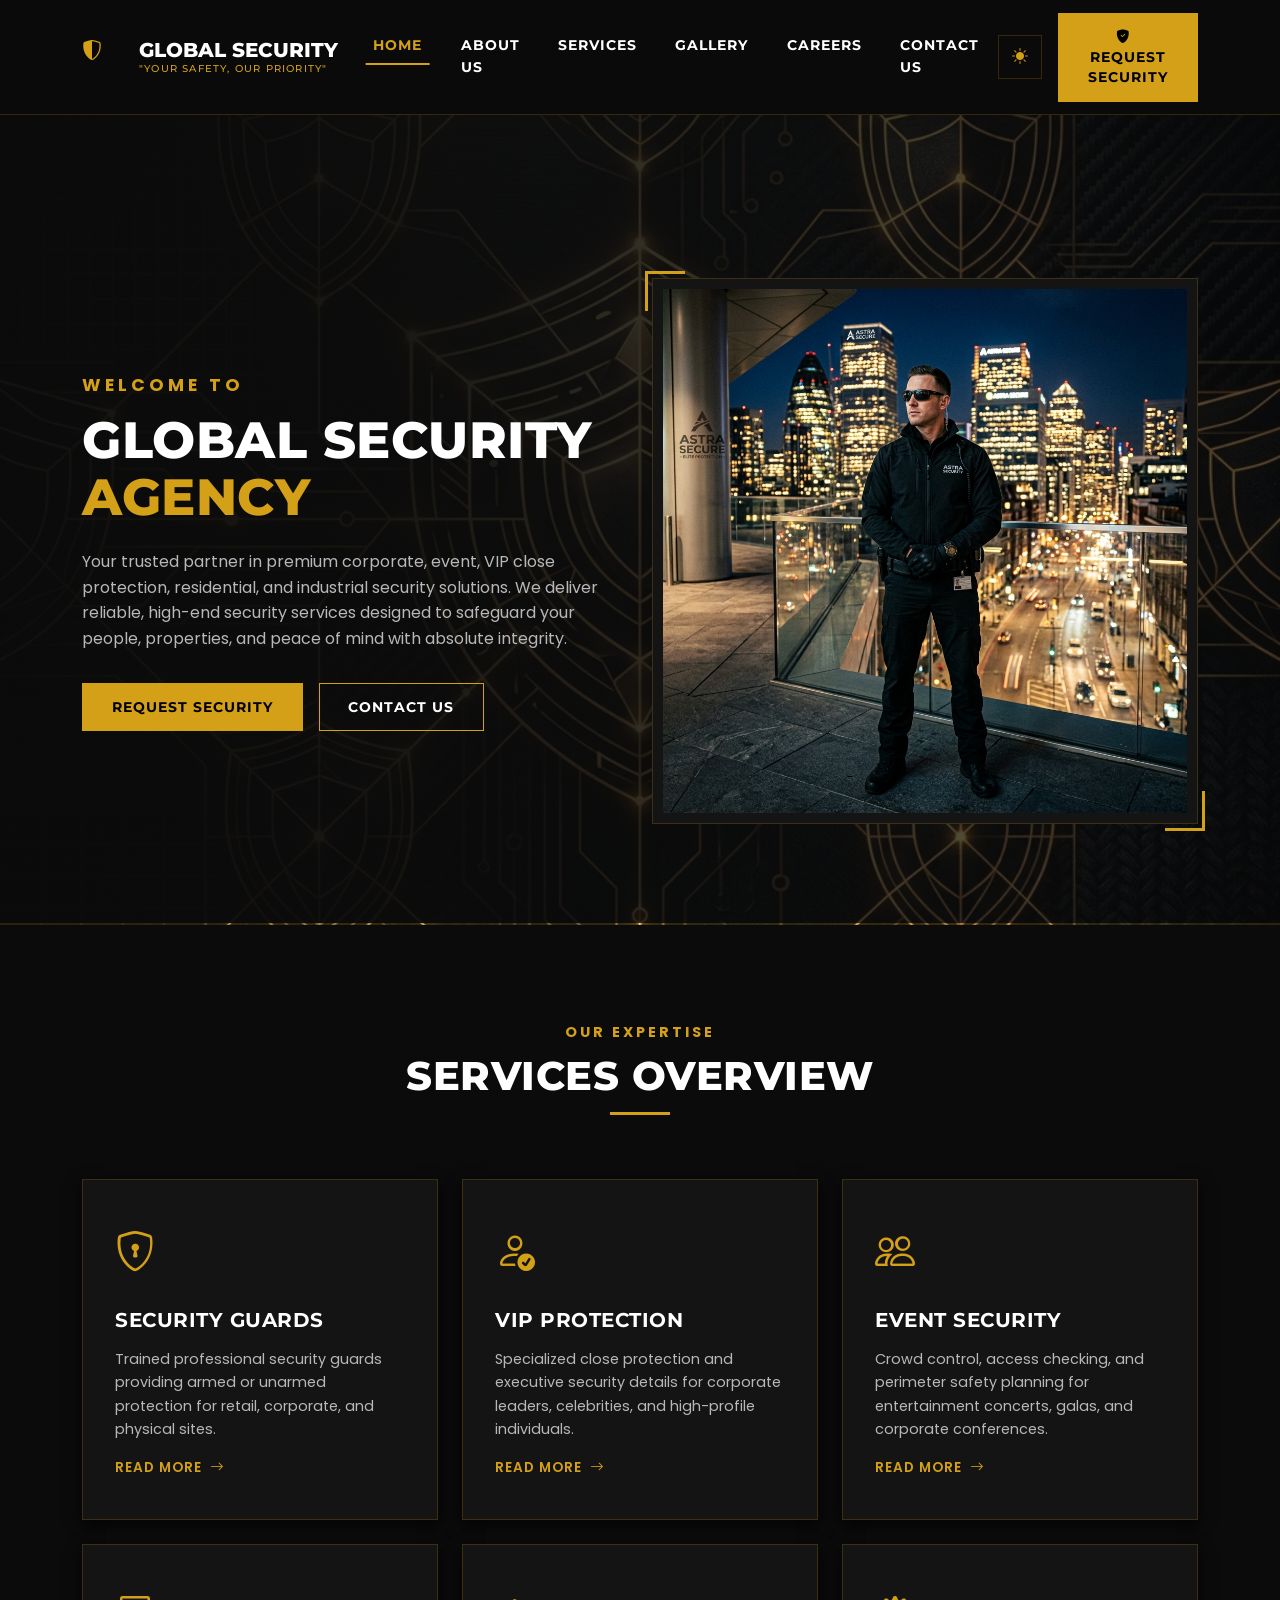
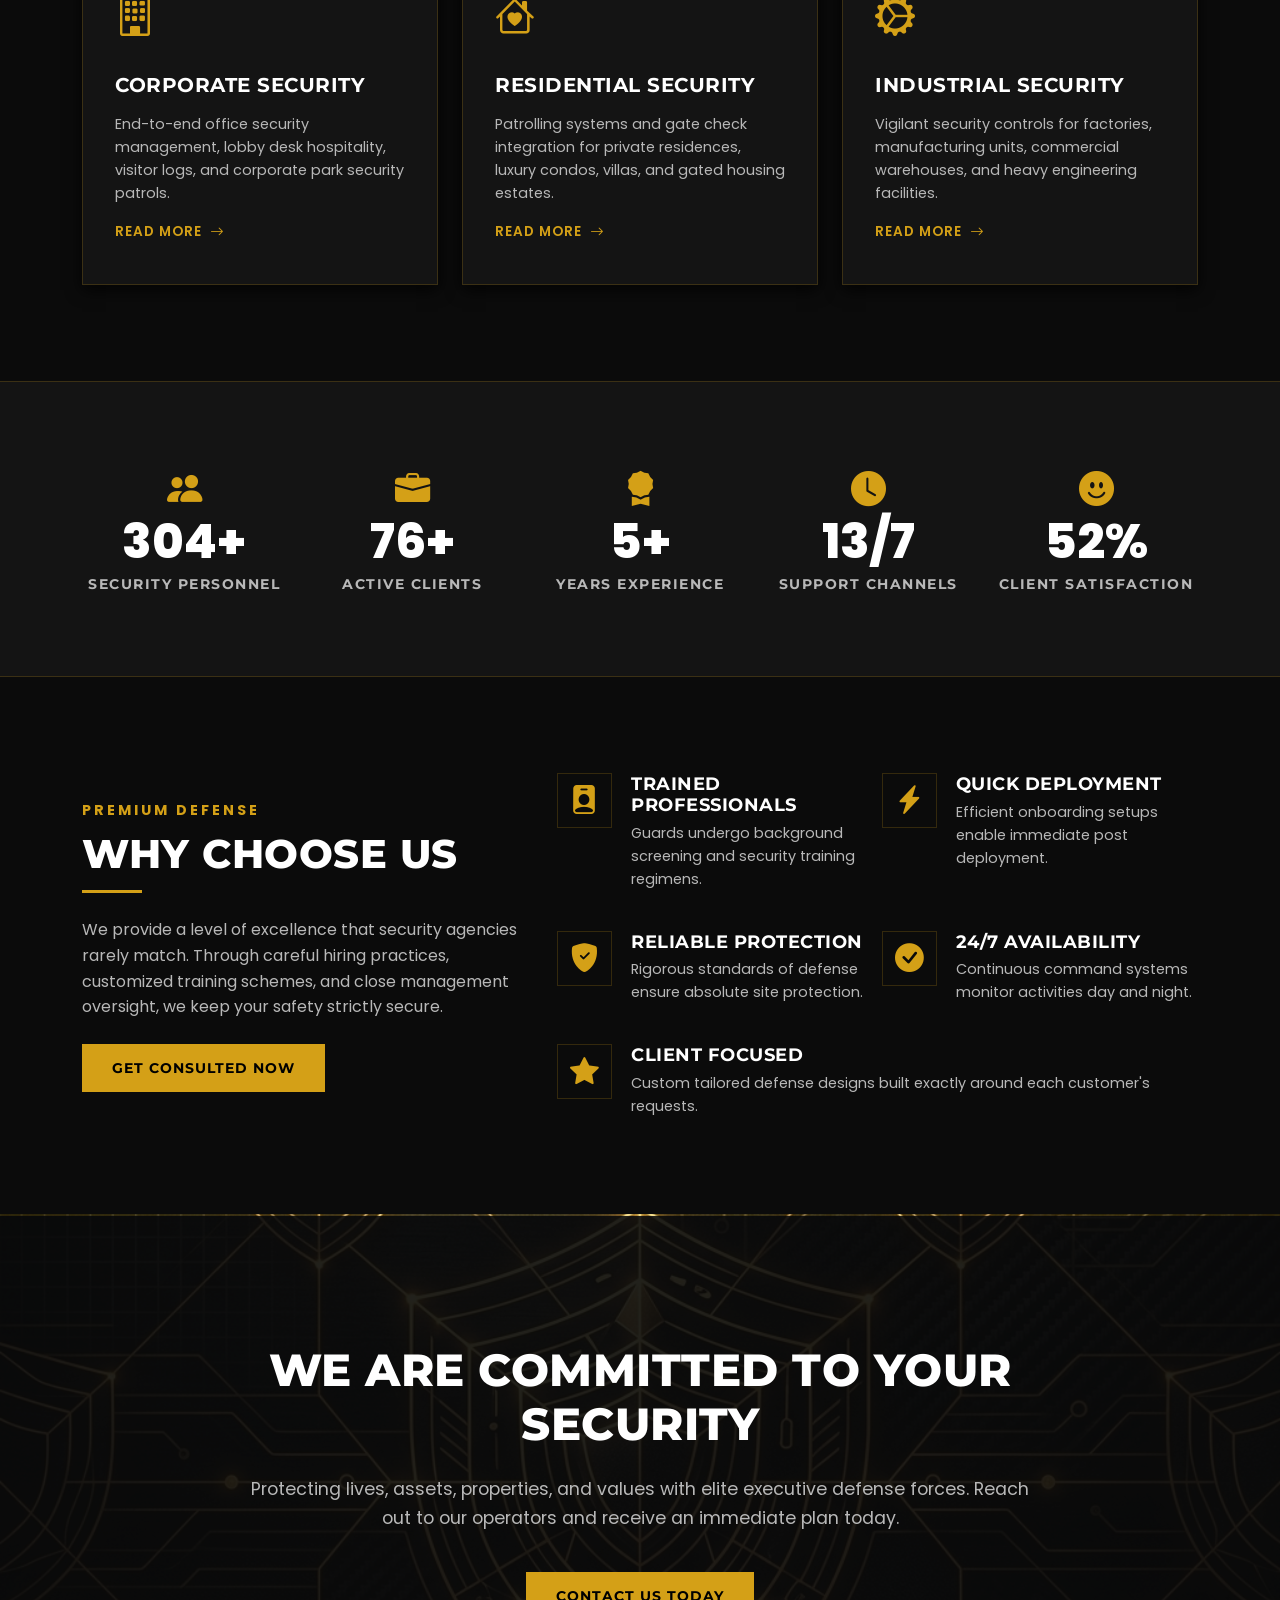
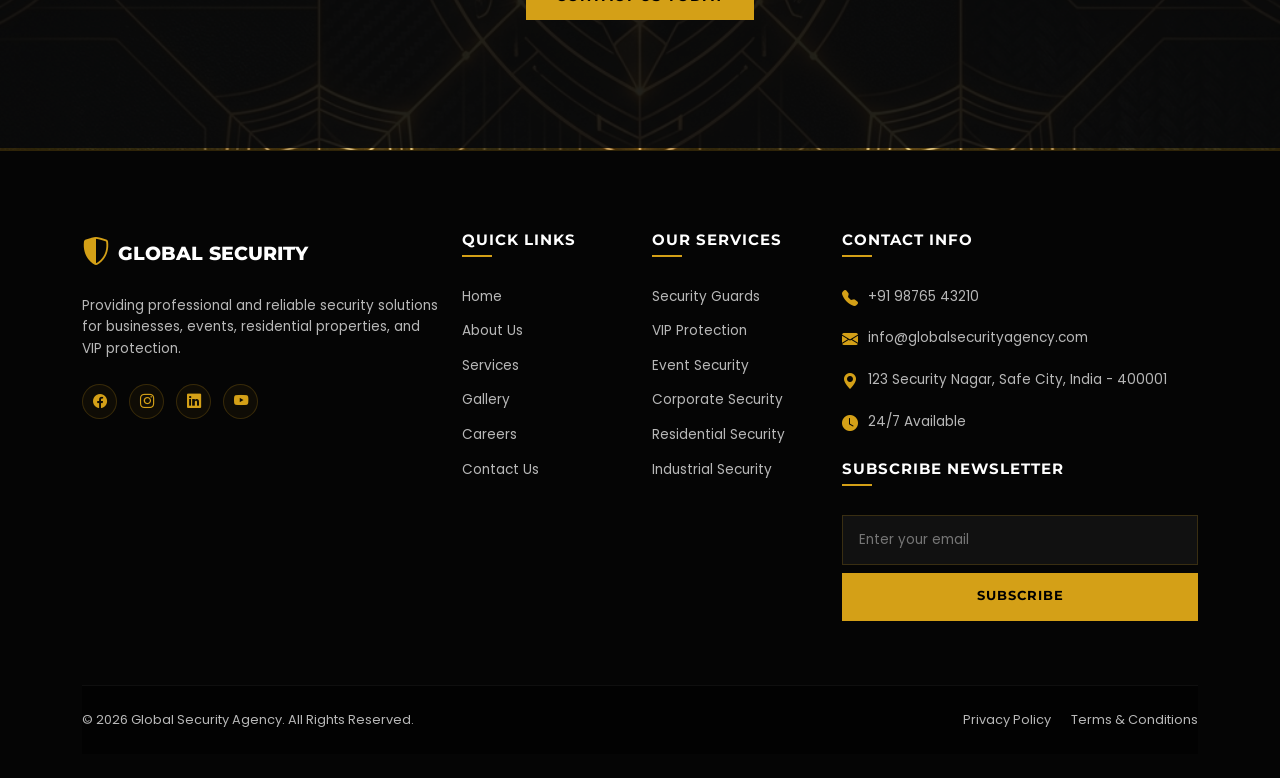
==== index.html @ 5f1f631c "initial commit" ====
<!DOCTYPE html>
<html lang="en" data-theme="dark">
<head>
  <meta charset="UTF-8">
  <meta name="viewport" content="width=device-width, initial-scale=1.0">
  <meta name="description" content="Global Security Agency - Premium, luxury corporate-grade security solutions. Elite protection for high-profile clients, corporate assets, VIPs, events, and residential properties.">
  <title>Global Security Agency | Premium Security & Protection Services</title>
  
  <!-- Bootstrap 5 CSS CDN -->
  <link href="https://cdn.jsdelivr.net/npm/bootstrap@5.3.2/dist/css/bootstrap.min.css" rel="stylesheet">
  
  <!-- Bootstrap Icons CDN -->
  <link href="https://cdn.jsdelivr.net/npm/bootstrap-icons@1.11.2/font/bootstrap-icons.min.css" rel="stylesheet">
  
  <!-- AOS (Animate on Scroll) CSS -->
  <link rel="stylesheet" href="https://unpkg.com/aos@next/dist/aos.css">
  
  <!-- Custom CSS stylesheets -->
  <link rel="stylesheet" href="css/style.css">
  <link rel="stylesheet" href="css/responsive.css">
</head>
<body>

  <!-- --- Sticky Navbar --- -->
  <nav class="navbar navbar-expand-lg sticky-top">
    <div class="container">
      <a class="navbar-brand" href="index.html">
        <i class="bi bi-shield-shaded navbar-logo-img text-gold"></i>
        <div class="navbar-brand-text">
          Global Security
          <span class="navbar-brand-tagline">"Your Safety, Our Priority"</span>
        </div>
      </a>
      <button class="navbar-toggler" type="button" data-bs-toggle="collapse" data-bs-target="#mainNavbar" aria-controls="mainNavbar" aria-expanded="false" aria-label="Toggle navigation">
        <span class="navbar-toggler-icon"></span>
      </button>
      <div class="collapse navbar-collapse" id="mainNavbar">
        <ul class="navbar-nav mx-auto mb-2 mb-lg-0">
          <li class="nav-item">
            <a class="nav-link" href="index.html">Home</a>
          </li>
          <li class="nav-item">
            <a class="nav-link" href="about.html">About Us</a>
          </li>
          <li class="nav-item">
            <a class="nav-link" href="services.html">Services</a>
          </li>
          <li class="nav-item">
            <a class="nav-link" href="gallery.html">Gallery</a>
          </li>
          <li class="nav-item">
            <a class="nav-link" href="careers.html">Careers</a>
          </li>
          <li class="nav-item">
            <a class="nav-link" href="contact.html">Contact Us</a>
          </li>
        </ul>
        <div class="navbar-nav-btns d-flex align-items-center gap-3">
          <button class="theme-toggle-btn" title="Toggle Light/Dark Theme">
            <i class="bi bi-sun-fill"></i>
          </button>
          <button class="btn btn-gold" data-bs-toggle="modal" data-bs-target="#requestSecurityModal">
            <i class="bi bi-shield-fill-check me-2"></i>Request Security
          </button>
        </div>
      </div>
    </div>
  </nav>

  <!-- --- Hero Section --- -->
  <header class="home-hero" style="background-image: url('images/cta-banner.png');">
    <div class="container">
      <div class="row align-items-center">
        <div class="col-lg-6" data-aos="fade-right">
          <p class="hero-subtitle">Welcome To</p>
          <h1 class="hero-title">Global Security<br><span class="text-gold">Agency</span></h1>
          <p class="hero-description">
            Your trusted partner in premium corporate, event, VIP close protection, residential, and industrial security solutions. We deliver reliable, high-end security services designed to safeguard your people, properties, and peace of mind with absolute integrity.
          </p>
          <div class="d-flex flex-wrap gap-3">
            <button class="btn btn-gold" data-bs-toggle="modal" data-bs-target="#requestSecurityModal">
              Request Security
            </button>
            <a href="contact.html" class="btn btn-outline-gold">
              Contact Us
            </a>
          </div>
        </div>
        <div class="col-lg-6" data-aos="fade-left">
          <div class="hero-image-wrapper">
            <img src="images/hero-guard.png" alt="Professional Security Officer" class="img-fluid w-100">
          </div>
        </div>
      </div>
    </div>
  </header>

  <!-- --- Services Overview Section --- -->
  <section class="py-5 my-5">
    <div class="container">
      <div class="section-title-wrapper text-center" data-aos="fade-up">
        <p class="section-subtitle">Our Expertise</p>
        <h2 class="section-title">Services Overview</h2>
      </div>
      <div class="row g-4">
        <!-- Card 1 -->
        <div class="col-md-6 col-lg-4" data-aos="fade-up" data-aos-delay="100">
          <div class="gsa-card">
            <i class="bi bi-shield-lock gsa-card-icon"></i>
            <h3 class="gsa-card-title">Security Guards</h3>
            <p class="gsa-card-text">Trained professional security guards providing armed or unarmed protection for retail, corporate, and physical sites.</p>
            <a href="services.html#security-guards" class="text-gold d-inline-flex align-items-center mt-3" style="font-weight: 600; font-size: 0.85rem; letter-spacing: 1px;">
              READ MORE <i class="bi bi-arrow-right ms-2"></i>
            </a>
          </div>
        </div>
        <!-- Card 2 -->
        <div class="col-md-6 col-lg-4" data-aos="fade-up" data-aos-delay="200">
          <div class="gsa-card">
            <i class="bi bi-person-check gsa-card-icon"></i>
            <h3 class="gsa-card-title">VIP Protection</h3>
            <p class="gsa-card-text">Specialized close protection and executive security details for corporate leaders, celebrities, and high-profile individuals.</p>
            <a href="services.html#vip-protection" class="text-gold d-inline-flex align-items-center mt-3" style="font-weight: 600; font-size: 0.85rem; letter-spacing: 1px;">
              READ MORE <i class="bi bi-arrow-right ms-2"></i>
            </a>
          </div>
        </div>
        <!-- Card 3 -->
        <div class="col-md-6 col-lg-4" data-aos="fade-up" data-aos-delay="300">
          <div class="gsa-card">
            <i class="bi bi-people gsa-card-icon"></i>
            <h3 class="gsa-card-title">Event Security</h3>
            <p class="gsa-card-text">Crowd control, access checking, and perimeter safety planning for entertainment concerts, galas, and corporate conferences.</p>
            <a href="services.html#event-security" class="text-gold d-inline-flex align-items-center mt-3" style="font-weight: 600; font-size: 0.85rem; letter-spacing: 1px;">
              READ MORE <i class="bi bi-arrow-right ms-2"></i>
            </a>
          </div>
        </div>
        <!-- Card 4 -->
        <div class="col-md-6 col-lg-4" data-aos="fade-up" data-aos-delay="400">
          <div class="gsa-card">
            <i class="bi bi-building gsa-card-icon"></i>
            <h3 class="gsa-card-title">Corporate Security</h3>
            <p class="gsa-card-text">End-to-end office security management, lobby desk hospitality, visitor logs, and corporate park security patrols.</p>
            <a href="services.html#corporate-security" class="text-gold d-inline-flex align-items-center mt-3" style="font-weight: 600; font-size: 0.85rem; letter-spacing: 1px;">
              READ MORE <i class="bi bi-arrow-right ms-2"></i>
            </a>
          </div>
        </div>
        <!-- Card 5 -->
        <div class="col-md-6 col-lg-4" data-aos="fade-up" data-aos-delay="500">
          <div class="gsa-card">
            <i class="bi bi-house-heart gsa-card-icon"></i>
            <h3 class="gsa-card-title">Residential Security</h3>
            <p class="gsa-card-text">Patrolling systems and gate check integration for private residences, luxury condos, villas, and gated housing estates.</p>
            <a href="services.html#residential-security" class="text-gold d-inline-flex align-items-center mt-3" style="font-weight: 600; font-size: 0.85rem; letter-spacing: 1px;">
              READ MORE <i class="bi bi-arrow-right ms-2"></i>
            </a>
          </div>
        </div>
        <!-- Card 6 -->
        <div class="col-md-6 col-lg-4" data-aos="fade-up" data-aos-delay="600">
          <div class="gsa-card">
            <i class="bi bi-gear-wide-connected gsa-card-icon"></i>
            <h3 class="gsa-card-title">Industrial Security</h3>
            <p class="gsa-card-text">Vigilant security controls for factories, manufacturing units, commercial warehouses, and heavy engineering facilities.</p>
            <a href="services.html#industrial-security" class="text-gold d-inline-flex align-items-center mt-3" style="font-weight: 600; font-size: 0.85rem; letter-spacing: 1px;">
              READ MORE <i class="bi bi-arrow-right ms-2"></i>
            </a>
          </div>
        </div>
      </div>
    </div>
  </section>

  <!-- --- Statistics Counter Section --- -->
  <section class="stats-section">
    <div class="container">
      <div class="row g-4">
        <!-- Counter 1 -->
        <div class="col-sm-6 col-md-4 col-lg" data-aos="fade-up" data-aos-delay="100">
          <div class="stat-item">
            <i class="bi bi-people-fill stat-icon"></i>
            <div class="stat-number counter-val" data-target="500" data-suffix="+">0+</div>
            <div class="stat-title">Security Personnel</div>
          </div>
        </div>
        <!-- Counter 2 -->
        <div class="col-sm-6 col-md-4 col-lg" data-aos="fade-up" data-aos-delay="200">
          <div class="stat-item">
            <i class="bi bi-briefcase-fill stat-icon"></i>
            <div class="stat-number counter-val" data-target="150" data-suffix="+">0+</div>
            <div class="stat-title">Active Clients</div>
          </div>
        </div>
        <!-- Counter 3 -->
        <div class="col-sm-6 col-md-4 col-lg" data-aos="fade-up" data-aos-delay="300">
          <div class="stat-item">
            <i class="bi bi-award-fill stat-icon"></i>
            <div class="stat-number counter-val" data-target="10" data-suffix="+">0+</div>
            <div class="stat-title">Years Experience</div>
          </div>
        </div>
        <!-- Counter 4 -->
        <div class="col-sm-6 col-md-6 col-lg" data-aos="fade-up" data-aos-delay="400">
          <div class="stat-item">
            <i class="bi bi-clock-fill stat-icon"></i>
            <div class="stat-number counter-val" data-target="24" data-suffix="/7">0/7</div>
            <div class="stat-title">Support Channels</div>
          </div>
        </div>
        <!-- Counter 5 -->
        <div class="col-sm-6 col-md-6 col-lg" data-aos="fade-up" data-aos-delay="500">
          <div class="stat-item">
            <i class="bi bi-emoji-smile-fill stat-icon"></i>
            <div class="stat-number counter-val" data-target="100" data-suffix="%">0%</div>
            <div class="stat-title">Client Satisfaction</div>
          </div>
        </div>
      </div>
    </div>
  </section>

  <!-- --- Why Choose Us Section --- -->
  <section class="py-5 my-5">
    <div class="container">
      <div class="row align-items-center">
        <div class="col-lg-5 mb-4 mb-lg-0" data-aos="fade-right">
          <p class="section-subtitle">Premium Defense</p>
          <h2 class="section-title text-start mb-4">Why Choose Us</h2>
          <p class="text-secondary-custom mb-4">
            We provide a level of excellence that security agencies rarely match. Through careful hiring practices, customized training schemes, and close management oversight, we keep your safety strictly secure.
          </p>
          <button class="btn btn-gold" data-bs-toggle="modal" data-bs-target="#requestSecurityModal">
            Get Consulted Now
          </button>
        </div>
        <div class="col-lg-7" data-aos="fade-left">
          <div class="row g-2">
            <!-- Box 1 -->
            <div class="col-md-6">
              <div class="why-choose-us-icon-box">
                <div class="why-icon">
                  <i class="bi bi-person-badge-fill"></i>
                </div>
                <div>
                  <h4 class="why-title">Trained Professionals</h4>
                  <p class="why-text">Guards undergo background screening and security training regimens.</p>
                </div>
              </div>
            </div>
            <!-- Box 2 -->
            <div class="col-md-6">
              <div class="why-choose-us-icon-box">
                <div class="why-icon">
                  <i class="bi bi-lightning-charge-fill"></i>
                </div>
                <div>
                  <h4 class="why-title">Quick Deployment</h4>
                  <p class="why-text">Efficient onboarding setups enable immediate post deployment.</p>
                </div>
              </div>
            </div>
            <!-- Box 3 -->
            <div class="col-md-6">
              <div class="why-choose-us-icon-box">
                <div class="why-icon">
                  <i class="bi bi-shield-fill-check"></i>
                </div>
                <div>
                  <h4 class="why-title">Reliable Protection</h4>
                  <p class="why-text">Rigorous standards of defense ensure absolute site protection.</p>
                </div>
              </div>
            </div>
            <!-- Box 4 -->
            <div class="col-md-6">
              <div class="why-choose-us-icon-box">
                <div class="why-icon">
                  <i class="bi bi-check-circle-fill"></i>
                </div>
                <div>
                  <h4 class="why-title">24/7 Availability</h4>
                  <p class="why-text">Continuous command systems monitor activities day and night.</p>
                </div>
              </div>
            </div>
            <!-- Box 5 -->
            <div class="col-md-12">
              <div class="why-choose-us-icon-box mb-0">
                <div class="why-icon">
                  <i class="bi bi-star-fill"></i>
                </div>
                <div>
                  <h4 class="why-title">Client Focused</h4>
                  <p class="why-text">Custom tailored defense designs built exactly around each customer's requests.</p>
                </div>
              </div>
            </div>
          </div>
        </div>
      </div>
    </div>
  </section>

  <!-- --- CTA Section --- -->
  <section class="cta-banner-section" style="background-image: url('images/cta-banner.png');" data-aos="zoom-in">
    <div class="container">
      <div class="cta-banner-content">
        <h2 class="cta-banner-title">We Are Committed To Your Security</h2>
        <p class="cta-banner-text">Protecting lives, assets, properties, and values with elite executive defense forces. Reach out to our operators and receive an immediate plan today.</p>
        <a href="contact.html" class="btn btn-gold">Contact Us Today</a>
      </div>
    </div>
  </section>

  <!-- --- Footer --- -->
  <footer class="footer">
    <div class="container">
      <div class="row g-4">
        <!-- Col 1 -->
        <div class="col-lg-4 col-md-6">
          <div class="d-flex align-items-center mb-3">
            <i class="bi bi-shield-shaded text-gold fs-3 me-2"></i>
            <span class="footer-logo-text">GLOBAL SECURITY</span>
          </div>
          <p class="footer-desc">
            Providing professional and reliable security solutions for businesses, events, residential properties, and VIP protection.
          </p>
          <div class="social-links">
            <a href="#" class="footer-social-icon"><i class="bi bi-facebook"></i></a>
            <a href="#" class="footer-social-icon"><i class="bi bi-instagram"></i></a>
            <a href="#" class="footer-social-icon"><i class="bi bi-linkedin"></i></a>
            <a href="#" class="footer-social-icon"><i class="bi bi-youtube"></i></a>
          </div>
        </div>
        <!-- Col 2 -->
        <div class="col-lg-2 col-md-6">
          <h4 class="footer-title">Quick Links</h4>
          <ul class="footer-links">
            <li><a href="index.html">Home</a></li>
            <li><a href="about.html">About Us</a></li>
            <li><a href="services.html">Services</a></li>
            <li><a href="gallery.html">Gallery</a></li>
            <li><a href="careers.html">Careers</a></li>
            <li><a href="contact.html">Contact Us</a></li>
          </ul>
        </div>
        <!-- Col 3 -->
        <div class="col-lg-2 col-md-6">
          <h4 class="footer-title">Our Services</h4>
          <ul class="footer-links">
            <li><a href="services.html#security-guards">Security Guards</a></li>
            <li><a href="services.html#vip-protection">VIP Protection</a></li>
            <li><a href="services.html#event-security">Event Security</a></li>
            <li><a href="services.html#corporate-security">Corporate Security</a></li>
            <li><a href="services.html#residential-security">Residential Security</a></li>
            <li><a href="services.html#industrial-security">Industrial Security</a></li>
          </ul>
        </div>
        <!-- Col 4 -->
        <div class="col-lg-4 col-md-6">
          <h4 class="footer-title">Contact Info</h4>
          <div class="footer-contact-item">
            <i class="bi bi-telephone-fill footer-contact-icon"></i>
            <span>+91 98765 43210</span>
          </div>
          <div class="footer-contact-item">
            <i class="bi bi-envelope-fill footer-contact-icon"></i>
            <span>info@globalsecurityagency.com</span>
          </div>
          <div class="footer-contact-item">
            <i class="bi bi-geo-alt-fill footer-contact-icon"></i>
            <span>123 Security Nagar, Safe City, India - 400001</span>
          </div>
          <div class="footer-contact-item">
            <i class="bi bi-clock-fill footer-contact-icon"></i>
            <span>24/7 Available</span>
          </div>
          
          <h4 class="footer-title mt-4">Subscribe Newsletter</h4>
          <form class="footer-newsletter-form">
            <input type="email" class="footer-newsletter-input" placeholder="Enter your email" required>
            <button type="submit" class="footer-newsletter-btn">Subscribe</button>
          </form>
        </div>
      </div>
      
      <!-- Bottom Bar -->
      <div class="footer-bottom">
        <div class="row align-items-center">
          <div class="col-md-6 text-center text-md-start">
            &copy; 2026 Global Security Agency. All Rights Reserved.
          </div>
          <div class="col-md-6 text-center text-md-end">
            <div class="footer-bottom-links">
              <a href="#">Privacy Policy</a>
              <a href="#">Terms & Conditions</a>
            </div>
          </div>
        </div>
      </div>
    </div>
  </footer>

  <!-- --- Scroll to Top Button --- -->
  <button class="scroll-to-top" title="Go to Top">
    <i class="bi bi-chevron-up"></i>
  </button>

  <!-- --- Request Security CTA Modal --- -->
  <div class="modal fade gsa-modal" id="requestSecurityModal" tabindex="-1" aria-labelledby="requestSecurityModalLabel" aria-hidden="true">
    <div class="modal-dialog modal-dialog-centered">
      <div class="modal-content">
        <div class="modal-header">
          <h5 class="modal-title" id="requestSecurityModalLabel">Request Security Consultation</h5>
          <button type="button" class="btn-close" data-bs-dismiss="modal" aria-label="Close"></button>
        </div>
        <form id="requestModalForm" novalidate>
          <div class="modal-body">
            <p class="text-secondary-custom" style="font-size: 0.85rem; margin-bottom: 1.5rem;">Fill out this quick form and one of our executive security consultants will reach back to you within 2 hours.</p>
            
            <div class="gsa-form-group">
              <i class="bi bi-person gsa-input-icon"></i>
              <input type="text" class="gsa-control" id="reqName" placeholder="Your Full Name" required>
            </div>
            
            <div class="gsa-form-group">
              <i class="bi bi-envelope gsa-input-icon"></i>
              <input type="email" class="gsa-control" id="reqEmail" placeholder="Your Email Address" required>
            </div>
            
            <div class="gsa-form-group">
              <i class="bi bi-telephone gsa-input-icon"></i>
              <input type="tel" class="gsa-control" id="reqPhone" placeholder="Your Phone Number" required>
            </div>

            <div class="gsa-form-group">
              <i class="bi bi-shield-check gsa-input-icon"></i>
              <select class="gsa-control" id="reqService" style="padding-left: 2.8rem;" required>
                <option value="" disabled selected>Select Security Service</option>
                <option value="guards">Security Guards</option>
                <option value="vip">VIP Close Protection</option>
                <option value="event">Event Crowd Control</option>
                <option value="corporate">Corporate Office Security</option>
                <option value="residential">Residential Villa Security</option>
                <option value="industrial">Industrial Site Security</option>
              </select>
            </div>

            <div class="gsa-form-group">
              <i class="bi bi-chat-dots gsa-input-icon"></i>
              <textarea class="gsa-control" id="reqDetails" rows="3" placeholder="Briefly describe your security requirements..."></textarea>
            </div>
          </div>
          <div class="modal-footer">
            <button type="button" class="btn btn-outline-gold px-4 py-2" data-bs-dismiss="modal">Cancel</button>
            <button type="submit" class="btn btn-gold px-4 py-2">Submit Request</button>
          </div>
        </form>
      </div>
    </div>
  </div>

  <!-- --- Script Imports --- -->
  <!-- Bootstrap 5 Bundle JS (includes Popper) -->
  <script src="https://cdn.jsdelivr.net/npm/bootstrap@5.3.2/dist/js/bootstrap.bundle.min.js"></script>
  
  <!-- AOS (Animate on Scroll) JS -->
  <script src="https://unpkg.com/aos@next/dist/aos.js"></script>
  
  <!-- Custom JS scripts -->
  <script src="js/main.js"></script>
</body>
</html>
---- css/style.css ----
/*
 * Global Security Agency - Main Stylesheet
 * Design System: Luxury Corporate Security
 * Fonts: Montserrat (Headings) & Poppins (Body)
 */

@import url('https://fonts.googleapis.com/css2?family=Montserrat:wght@400;600;700;800&family=Poppins:wght@300;400;500;600;700&display=swap');

/* --- Theme Variables --- */
:root {
  --accent-gold: #D4A017;
  --accent-gold-rgb: 212, 160, 23;
  
  /* Dark Theme (Default) */
  --bg-primary: #0B0B0B;
  --bg-secondary: #141414;
  --bg-navbar: rgba(11, 11, 11, 0.85);
  --text-primary: #FFFFFF;
  --text-secondary: #B8B8B8;
  --border-color: rgba(212, 160, 23, 0.2);
  --border-hover: rgba(212, 160, 23, 0.5);
  --shadow-color: rgba(0, 0, 0, 0.8);
  --glow-shadow: rgba(212, 160, 23, 0.15);
  --glass-bg: rgba(20, 20, 20, 0.6);
  --glass-border: rgba(212, 160, 23, 0.15);
  --input-bg: #1a1a1a;
  --input-border: rgba(212, 160, 23, 0.2);
  --input-focus-border: rgba(212, 160, 23, 0.8);
  --btn-secondary-border: #D4A017;
}

[data-theme="light"] {
  /* Light Theme */
  --bg-primary: #F7F7F7;
  --bg-secondary: #FFFFFF;
  --bg-navbar: rgba(247, 247, 247, 0.85);
  --text-primary: #1A1A1A;
  --text-secondary: #555555;
  --border-color: rgba(212, 160, 23, 0.3);
  --border-hover: rgba(212, 160, 23, 0.6);
  --shadow-color: rgba(0, 0, 0, 0.1);
  --glow-shadow: rgba(212, 160, 23, 0.1);
  --glass-bg: rgba(255, 255, 255, 0.7);
  --glass-border: rgba(212, 160, 23, 0.2);
  --input-bg: #ffffff;
  --input-border: rgba(0, 0, 0, 0.15);
  --input-focus-border: #D4A017;
  --btn-secondary-border: rgba(0, 0, 0, 0.15);
}

/* --- Base Rules --- */
* {
  box-sizing: border-box;
  margin: 0;
  padding: 0;
}

html {
  scroll-behavior: smooth;
}

body {
  font-family: 'Poppins', sans-serif;
  background-color: var(--bg-primary);
  color: var(--text-primary);
  line-height: 1.6;
  overflow-x: hidden;
  transition: background-color 0.4s ease, color 0.4s ease;
}

h1, h2, h3, h4, h5, h6 {
  font-family: 'Montserrat', sans-serif;
  font-weight: 800;
  letter-spacing: 0.5px;
}

a {
  text-decoration: none;
  transition: all 0.3s ease;
}

/* --- Helper Classes --- */
.text-gold {
  color: var(--accent-gold) !important;
}

.bg-gold {
  background-color: var(--accent-gold) !important;
}

.text-secondary-custom {
  color: var(--text-secondary) !important;
}

/* --- Typography Helpers --- */
.section-title-wrapper {
  margin-bottom: 3.5rem;
}

.section-subtitle {
  font-size: 0.9rem;
  text-transform: uppercase;
  letter-spacing: 3px;
  color: var(--accent-gold);
  font-weight: 700;
  margin-bottom: 0.5rem;
}

.section-title {
  font-size: 2.5rem;
  font-weight: 800;
  text-transform: uppercase;
  color: var(--text-primary);
  position: relative;
  display: inline-block;
  padding-bottom: 15px;
}

.section-title::after {
  content: '';
  position: absolute;
  bottom: 0;
  left: 50%;
  transform: translateX(-50%);
  width: 60px;
  height: 3px;
  background-color: var(--accent-gold);
}

.section-title.text-start::after {
  left: 0;
  transform: none;
}

/* --- Buttons --- */
.btn-gold {
  background-color: var(--accent-gold);
  color: #000000 !important;
  font-family: 'Montserrat', sans-serif;
  font-weight: 700;
  text-transform: uppercase;
  font-size: 0.85rem;
  letter-spacing: 1px;
  padding: 0.8rem 1.8rem;
  border: 1px solid var(--accent-gold);
  border-radius: 0;
  transition: all 0.4s ease;
  position: relative;
  overflow: hidden;
  z-index: 1;
}

.btn-gold::before {
  content: '';
  position: absolute;
  top: 0;
  left: -100%;
  width: 100%;
  height: 100%;
  background: linear-gradient(90deg, transparent, rgba(255, 255, 255, 0.2), transparent);
  transition: all 0.5s ease;
  z-index: -1;
}

.btn-gold:hover::before {
  left: 100%;
}

.btn-gold:hover {
  background-color: transparent;
  color: var(--accent-gold) !important;
  box-shadow: 0 0 15px var(--glow-shadow);
}

.btn-outline-gold {
  background-color: transparent;
  color: var(--text-primary) !important;
  font-family: 'Montserrat', sans-serif;
  font-weight: 700;
  text-transform: uppercase;
  font-size: 0.85rem;
  letter-spacing: 1px;
  padding: 0.8rem 1.8rem;
  border: 1px solid var(--btn-secondary-border);
  border-radius: 0;
  transition: all 0.4s ease;
}

.btn-outline-gold:hover {
  background-color: var(--accent-gold);
  border-color: var(--accent-gold);
  color: #000000 !important;
  box-shadow: 0 0 15px var(--glow-shadow);
}

/* --- Sticky Navbar --- */
.navbar {
  background-color: var(--bg-navbar);
  backdrop-filter: blur(15px);
  -webkit-backdrop-filter: blur(15px);
  border-bottom: 1px solid var(--border-color);
  padding: 0.8rem 0;
  transition: all 0.4s ease;
  z-index: 1000;
}

.navbar-brand {
  display: flex;
  align-items: center;
}

.navbar-logo-img {
  width: 45px;
  height: 45px;
  margin-right: 12px;
  color: var(--accent-gold);
}

.navbar-brand-text {
  font-family: 'Montserrat', sans-serif;
  font-weight: 800;
  text-transform: uppercase;
  font-size: 1.25rem;
  line-height: 1.1;
  color: var(--text-primary) !important;
}

.navbar-brand-tagline {
  display: block;
  font-size: 0.65rem;
  font-weight: 500;
  color: var(--accent-gold);
  letter-spacing: 1.2px;
  margin-top: 2px;
}

.nav-link {
  font-family: 'Montserrat', sans-serif;
  font-weight: 700;
  text-transform: uppercase;
  font-size: 0.85rem;
  letter-spacing: 1px;
  color: var(--text-primary) !important;
  padding: 0.5rem 1rem !important;
  margin: 0 0.2rem;
  position: relative;
  transition: color 0.3s ease;
}

.nav-link::after {
  content: '';
  position: absolute;
  width: 0;
  height: 2px;
  bottom: 0;
  left: 50%;
  background-color: var(--accent-gold);
  transition: all 0.3s ease;
  transform: translateX(-50%);
}

.nav-link:hover::after,
.nav-link.active::after {
  width: 80%;
}

.nav-link:hover,
.nav-link.active {
  color: var(--accent-gold) !important;
}

/* --- Theme Toggle Switch --- */
.theme-toggle-btn {
  background: none;
  border: 1px solid var(--border-color);
  color: var(--accent-gold);
  padding: 0.5rem 0.8rem;
  cursor: pointer;
  display: flex;
  align-items: center;
  justify-content: center;
  transition: all 0.3s ease;
}

.theme-toggle-btn:hover {
  background-color: rgba(212, 160, 23, 0.1);
  border-color: var(--accent-gold);
}

/* --- Hero Banner Shared --- */
.hero-banner-inner {
  position: relative;
  padding: 8rem 0 5rem 0;
  background-position: center;
  background-size: cover;
  background-repeat: no-repeat;
  border-bottom: 2px solid var(--border-color);
}

.hero-banner-inner::before {
  content: '';
  position: absolute;
  top: 0;
  left: 0;
  width: 100%;
  height: 100%;
  background: linear-gradient(180deg, rgba(11, 11, 11, 0.85) 0%, rgba(11, 11, 11, 0.95) 100%);
  z-index: 1;
}

[data-theme="light"] .hero-banner-inner::before {
  background: linear-gradient(180deg, rgba(247, 247, 247, 0.85) 0%, rgba(247, 247, 247, 0.95) 100%);
}

.hero-banner-inner-content {
  position: relative;
  z-index: 2;
  text-align: center;
}

.hero-banner-inner-title {
  font-size: 3rem;
  font-weight: 800;
  text-transform: uppercase;
  margin-bottom: 1rem;
}

.breadcrumb {
  justify-content: center;
  font-family: 'Montserrat', sans-serif;
  font-size: 0.85rem;
  font-weight: 600;
  letter-spacing: 1px;
}

.breadcrumb-item a {
  color: var(--accent-gold);
}

.breadcrumb-item.active {
  color: var(--text-secondary);
}

.breadcrumb-item + .breadcrumb-item::before {
  color: var(--border-color);
}

/* --- Cards (Glassmorphism & Lift Effect) --- */
.gsa-card {
  background-color: var(--bg-secondary);
  border: 1px solid var(--border-color);
  border-radius: 0;
  padding: 2.5rem 2rem;
  height: 100%;
  transition: all 0.4s cubic-bezier(0.165, 0.84, 0.44, 1);
  box-shadow: 0 5px 15px var(--shadow-color);
  position: relative;
}

.gsa-card::after {
  content: '';
  position: absolute;
  top: 0;
  left: 0;
  width: 100%;
  height: 100%;
  border: 1px solid var(--accent-gold);
  opacity: 0;
  transition: opacity 0.4s ease;
  pointer-events: none;
}

.gsa-card:hover {
  transform: translateY(-8px);
  border-color: transparent;
  box-shadow: 0 10px 30px var(--glow-shadow);
}

.gsa-card:hover::after {
  opacity: 0.8;
}

.gsa-card-icon {
  font-size: 2.5rem;
  color: var(--accent-gold);
  margin-bottom: 1.5rem;
  transition: transform 0.4s ease;
  display: inline-block;
}

.gsa-card:hover .gsa-card-icon {
  transform: scale(1.1) rotate(5deg);
}

.gsa-card-title {
  font-size: 1.25rem;
  font-weight: 700;
  text-transform: uppercase;
  margin-bottom: 1rem;
  color: var(--text-primary);
}

.gsa-card-text {
  font-size: 0.9rem;
  color: var(--text-secondary);
  margin-bottom: 0;
}

/* Glassmorphism Special Card */
.glass-card {
  background: var(--glass-bg);
  backdrop-filter: blur(10px);
  -webkit-backdrop-filter: blur(10px);
  border: 1px solid var(--glass-border);
}

/* --- Home Hero --- */
.home-hero {
  position: relative;
  min-height: 90vh;
  display: flex;
  align-items: center;
  padding: 7rem 0 3rem 0;
  background-position: center;
  background-size: cover;
  background-repeat: no-repeat;
  border-bottom: 2px solid var(--border-color);
}

.home-hero::before {
  content: '';
  position: absolute;
  top: 0;
  left: 0;
  width: 100%;
  height: 100%;
  background: linear-gradient(90deg, rgba(11, 11, 11, 0.95) 30%, rgba(11, 11, 11, 0.6) 100%);
  z-index: 1;
}

[data-theme="light"] .home-hero::before {
  background: linear-gradient(90deg, rgba(247, 247, 247, 0.95) 30%, rgba(247, 247, 247, 0.6) 100%);
}

.home-hero .container {
  position: relative;
  z-index: 2;
}

.hero-subtitle {
  color: var(--accent-gold);
  font-size: 1.1rem;
  text-transform: uppercase;
  font-weight: 700;
  letter-spacing: 4px;
  margin-bottom: 0.8rem;
}

.hero-title {
  font-size: 3.5rem;
  font-weight: 800;
  text-transform: uppercase;
  line-height: 1.1;
  margin-bottom: 1.5rem;
  color: var(--text-primary);
}

.hero-description {
  font-size: 1rem;
  color: var(--text-secondary);
  margin-bottom: 2rem;
  max-width: 580px;
}

.hero-image-wrapper {
  position: relative;
  border: 1px solid var(--border-color);
  padding: 10px;
  background-color: var(--bg-secondary);
}

.hero-image-wrapper::before {
  content: '';
  position: absolute;
  top: -8px;
  left: -8px;
  width: 40px;
  height: 40px;
  border-top: 3px solid var(--accent-gold);
  border-left: 3px solid var(--accent-gold);
}

.hero-image-wrapper::after {
  content: '';
  position: absolute;
  bottom: -8px;
  right: -8px;
  width: 40px;
  height: 40px;
  border-bottom: 3px solid var(--accent-gold);
  border-right: 3px solid var(--accent-gold);
}

/* --- Statistics Counters --- */
.stats-section {
  background-color: var(--bg-secondary);
  border-top: 1px solid var(--border-color);
  border-bottom: 1px solid var(--border-color);
  padding: 5rem 0;
}

.stat-item {
  text-align: center;
}

.stat-icon {
  font-size: 2.2rem;
  color: var(--accent-gold);
  margin-bottom: 1rem;
}

.stat-number {
  font-size: 3rem;
  font-weight: 800;
  color: var(--text-primary);
  line-height: 1;
  margin-bottom: 0.5rem;
}

.stat-title {
  font-family: 'Montserrat', sans-serif;
  font-weight: 700;
  text-transform: uppercase;
  font-size: 0.85rem;
  letter-spacing: 1.5px;
  color: var(--text-secondary);
}

/* --- Why Choose Us --- */
.why-choose-us-icon-box {
  display: flex;
  align-items: flex-start;
  margin-bottom: 2rem;
}

.why-icon {
  font-size: 1.8rem;
  color: var(--accent-gold);
  margin-right: 1.2rem;
  border: 1px solid var(--border-color);
  width: 55px;
  height: 55px;
  display: flex;
  align-items: center;
  justify-content: center;
  flex-shrink: 0;
  transition: all 0.3s ease;
}

.why-choose-us-icon-box:hover .why-icon {
  background-color: var(--accent-gold);
  color: #000000;
  border-color: var(--accent-gold);
  box-shadow: 0 0 10px var(--glow-shadow);
}

.why-title {
  font-size: 1.1rem;
  font-weight: 700;
  text-transform: uppercase;
  margin-bottom: 0.4rem;
}

.why-text {
  font-size: 0.9rem;
  color: var(--text-secondary);
  margin-bottom: 0;
}

/* --- CTA Banner Section --- */
.cta-banner-section {
  position: relative;
  padding: 8rem 0;
  background-position: center;
  background-size: cover;
  background-repeat: no-repeat;
  border-top: 2px solid var(--border-color);
  border-bottom: 2px solid var(--border-color);
  text-align: center;
}

.cta-banner-section::before {
  content: '';
  position: absolute;
  top: 0;
  left: 0;
  width: 100%;
  height: 100%;
  background: rgba(11, 11, 11, 0.9);
  z-index: 1;
}

[data-theme="light"] .cta-banner-section::before {
  background: rgba(247, 247, 247, 0.9);
}

.cta-banner-content {
  position: relative;
  z-index: 2;
  max-width: 800px;
  margin: 0 auto;
}

.cta-banner-title {
  font-size: 2.8rem;
  font-weight: 800;
  text-transform: uppercase;
  margin-bottom: 1.5rem;
}

.cta-banner-text {
  font-size: 1.1rem;
  color: var(--text-secondary);
  margin-bottom: 2.5rem;
}

/* --- Services Page Detailed Layout --- */
.service-details-card {
  background-color: var(--bg-secondary);
  border: 1px solid var(--border-color);
  border-radius: 0;
  overflow: hidden;
  height: 100%;
  display: flex;
  flex-direction: column;
  box-shadow: 0 5px 15px var(--shadow-color);
  transition: all 0.4s ease;
}

.service-details-card:hover {
  transform: translateY(-8px);
  box-shadow: 0 10px 25px var(--glow-shadow);
  border-color: var(--accent-gold);
}

.service-img-wrapper {
  position: relative;
  overflow: hidden;
  aspect-ratio: 16/10;
}

.service-img {
  width: 100%;
  height: 100%;
  object-fit: cover;
  transition: transform 0.6s ease;
}

.service-details-card:hover .service-img {
  transform: scale(1.08);
}

.service-img-overlay {
  position: absolute;
  top: 0;
  left: 0;
  width: 100%;
  height: 100%;
  background: linear-gradient(to top, rgba(20, 20, 20, 0.9) 0%, rgba(20, 20, 20, 0.1) 100%);
  display: flex;
  align-items: flex-end;
  padding: 1.5rem;
}

.service-badge-icon {
  background-color: var(--accent-gold);
  color: #000000;
  width: 45px;
  height: 45px;
  border-radius: 50%;
  display: flex;
  align-items: center;
  justify-content: center;
  font-size: 1.3rem;
  box-shadow: 0 0 15px rgba(212, 160, 23, 0.4);
}

.service-content {
  padding: 2rem;
  flex-grow: 1;
  display: flex;
  flex-direction: column;
}

.service-title {
  font-size: 1.4rem;
  font-weight: 700;
  text-transform: uppercase;
  margin-bottom: 1rem;
  color: var(--text-primary);
}

.service-desc {
  font-size: 0.9rem;
  color: var(--text-secondary);
  margin-bottom: 1.5rem;
}

.service-bullets {
  list-style: none;
  padding-left: 0;
  margin-bottom: 0;
  margin-top: auto;
}

.service-bullets li {
  font-size: 0.85rem;
  color: var(--text-secondary);
  margin-bottom: 0.5rem;
  position: relative;
  padding-left: 20px;
}

.service-bullets li::before {
  content: '\F2E6';
  font-family: 'bootstrap-icons';
  color: var(--accent-gold);
  position: absolute;
  left: 0;
  top: 1px;
}

/* Feature Strip */
.feature-strip {
  background-color: var(--bg-secondary);
  border-top: 1px solid var(--border-color);
  border-bottom: 1px solid var(--border-color);
  padding: 3rem 0;
}

.feature-strip-item {
  display: flex;
  align-items: center;
  justify-content: center;
}

.feature-strip-icon {
  font-size: 1.8rem;
  color: var(--accent-gold);
  margin-right: 1rem;
}

.feature-strip-text {
  font-family: 'Montserrat', sans-serif;
  font-weight: 700;
  font-size: 0.85rem;
  text-transform: uppercase;
  letter-spacing: 1.2px;
  color: var(--text-primary);
  margin-bottom: 0;
}

/* --- About Page Leaders --- */
.leader-card {
  background-color: var(--bg-secondary);
  border: 1px solid var(--border-color);
  border-radius: 0;
  overflow: hidden;
  box-shadow: 0 5px 15px var(--shadow-color);
  transition: all 0.4s ease;
}

.leader-card:hover {
  transform: translateY(-5px);
  border-color: var(--accent-gold);
  box-shadow: 0 10px 20px var(--glow-shadow);
}

.leader-img-wrapper {
  overflow: hidden;
  aspect-ratio: 1/1;
  position: relative;
  border-bottom: 1px solid var(--border-color);
}

.leader-img {
  width: 100%;
  height: 100%;
  object-fit: cover;
  transition: transform 0.6s ease;
}

.leader-card:hover .leader-img {
  transform: scale(1.05);
}

.leader-content {
  padding: 2rem;
}

.leader-name {
  font-size: 1.5rem;
  font-weight: 800;
  text-transform: uppercase;
  color: var(--text-primary);
  margin-bottom: 0.2rem;
}

.leader-role {
  font-family: 'Montserrat', sans-serif;
  font-size: 0.85rem;
  font-weight: 700;
  text-transform: uppercase;
  color: var(--accent-gold);
  margin-bottom: 1.2rem;
  letter-spacing: 1px;
}

.leader-desc {
  font-size: 0.85rem;
  color: var(--text-secondary);
  margin-bottom: 1.5rem;
}

.leader-socials {
  display: flex;
  gap: 12px;
}

.leader-social-link {
  width: 35px;
  height: 35px;
  background-color: rgba(212, 160, 23, 0.1);
  border: 1px solid var(--border-color);
  color: var(--accent-gold);
  border-radius: 50%;
  display: flex;
  align-items: center;
  justify-content: center;
  font-size: 0.9rem;
  transition: all 0.3s ease;
}

.leader-social-link:hover {
  background-color: var(--accent-gold);
  color: #000000;
  border-color: var(--accent-gold);
  box-shadow: 0 0 8px var(--glow-shadow);
}

/* --- Gallery Layout (Masonry-like Grid) --- */
.gallery-filters {
  display: flex;
  justify-content: center;
  flex-wrap: wrap;
  gap: 10px;
  margin-bottom: 3rem;
}

.gallery-filter-btn {
  background: none;
  border: 1px solid var(--border-color);
  color: var(--text-primary);
  font-family: 'Montserrat', sans-serif;
  font-weight: 700;
  text-transform: uppercase;
  font-size: 0.8rem;
  letter-spacing: 1px;
  padding: 0.6rem 1.4rem;
  cursor: pointer;
  transition: all 0.3s ease;
}

.gallery-filter-btn:hover,
.gallery-filter-btn.active {
  background-color: var(--accent-gold);
  border-color: var(--accent-gold);
  color: #000000;
  box-shadow: 0 0 10px var(--glow-shadow);
}

.gallery-grid {
  display: flex;
  flex-wrap: wrap;
  margin-right: -10px;
  margin-left: -10px;
}

.gallery-item {
  padding: 10px;
  display: block;
  transition: all 0.4s ease;
}

.gallery-card {
  position: relative;
  overflow: hidden;
  background-color: var(--bg-secondary);
  border: 1px solid var(--border-color);
  aspect-ratio: 4/3;
  cursor: pointer;
}

.gallery-item-img {
  width: 100%;
  height: 100%;
  object-fit: cover;
  transition: transform 0.5s ease, filter 0.5s ease;
}

.gallery-card-overlay {
  position: absolute;
  top: 0;
  left: 0;
  width: 100%;
  height: 100%;
  background-color: rgba(11, 11, 11, 0.85);
  display: flex;
  flex-direction: column;
  justify-content: center;
  align-items: center;
  opacity: 0;
  transition: all 0.4s ease;
  padding: 1.5rem;
  text-align: center;
  backdrop-filter: blur(4px);
}

.gallery-card:hover .gallery-item-img {
  transform: scale(1.08);
}

.gallery-card:hover .gallery-card-overlay {
  opacity: 1;
}

.gallery-overlay-icon {
  font-size: 2rem;
  color: var(--accent-gold);
  margin-bottom: 0.8rem;
  transform: translateY(-15px);
  transition: transform 0.4s ease;
}

.gallery-card:hover .gallery-overlay-icon {
  transform: translateY(0);
}

.gallery-overlay-title {
  font-family: 'Montserrat', sans-serif;
  font-size: 1.1rem;
  font-weight: 700;
  text-transform: uppercase;
  color: #FFFFFF;
  margin-bottom: 0.2rem;
}

.gallery-overlay-tag {
  font-size: 0.75rem;
  font-weight: 600;
  text-transform: uppercase;
  color: var(--accent-gold);
  letter-spacing: 1px;
}

/* Lightbox Styling */
.gsa-lightbox {
  position: fixed;
  top: 0;
  left: 0;
  width: 100%;
  height: 100%;
  background-color: rgba(11, 11, 11, 0.95);
  backdrop-filter: blur(8px);
  z-index: 2000;
  display: none;
  align-items: center;
  justify-content: center;
  opacity: 0;
  transition: opacity 0.4s ease;
}

.gsa-lightbox.active {
  display: flex;
  opacity: 1;
}

.gsa-lightbox-content {
  position: relative;
  max-width: 85%;
  max-height: 80vh;
  box-shadow: 0 0 30px rgba(0,0,0,0.5);
  border: 1px solid var(--border-color);
}

.gsa-lightbox-img {
  max-width: 100%;
  max-height: 80vh;
  object-fit: contain;
  display: block;
}

.gsa-lightbox-close {
  position: absolute;
  top: -45px;
  right: 0;
  background: none;
  border: none;
  color: #FFFFFF;
  font-size: 2rem;
  cursor: pointer;
  transition: color 0.3s ease;
}

.gsa-lightbox-close:hover {
  color: var(--accent-gold);
}

.gsa-lightbox-caption {
  position: absolute;
  bottom: -40px;
  left: 0;
  width: 100%;
  text-align: center;
  color: #FFFFFF;
  font-family: 'Montserrat', sans-serif;
  font-size: 0.9rem;
  font-weight: 600;
  letter-spacing: 1px;
}

/* --- Careers Flow & Forms --- */
.process-timeline {
  position: relative;
  display: flex;
  justify-content: space-between;
  margin-top: 3rem;
  margin-bottom: 4rem;
}

.process-step {
  text-align: center;
  position: relative;
  flex: 1;
  z-index: 2;
}

.process-timeline::before {
  content: '';
  position: absolute;
  top: 25px;
  left: 10%;
  width: 80%;
  height: 2px;
  background-color: var(--border-color);
  z-index: 1;
}

.process-icon-wrapper {
  width: 55px;
  height: 55px;
  background-color: var(--bg-secondary);
  border: 2px solid var(--border-color);
  color: var(--accent-gold);
  border-radius: 50%;
  display: flex;
  align-items: center;
  justify-content: center;
  font-size: 1.3rem;
  margin: 0 auto 1rem auto;
  transition: all 0.3s ease;
}

.process-step:hover .process-icon-wrapper {
  border-color: var(--accent-gold);
  box-shadow: 0 0 15px var(--glow-shadow);
  transform: scale(1.1);
}

.process-title {
  font-size: 0.95rem;
  font-weight: 700;
  text-transform: uppercase;
  margin-bottom: 0.3rem;
}

.process-desc {
  font-size: 0.75rem;
  color: var(--text-secondary);
  max-width: 160px;
  margin: 0 auto;
}

/* Checklist Cards */
.checklist-card {
  height: 100%;
}

.checklist-list {
  list-style: none;
  padding-left: 0;
  margin-bottom: 0;
}

.checklist-list li {
  font-size: 0.9rem;
  margin-bottom: 1rem;
  position: relative;
  padding-left: 30px;
  color: var(--text-secondary);
}

.checklist-list li::before {
  content: '\F272';
  font-family: 'bootstrap-icons';
  color: var(--accent-gold);
  position: absolute;
  left: 0;
  top: 1px;
  font-size: 1.1rem;
}

/* Forms Premium Styling */
.gsa-form-group {
  margin-bottom: 1.5rem;
  position: relative;
}

.gsa-input-icon {
  position: absolute;
  left: 15px;
  top: 50%;
  transform: translateY(-50%);
  color: var(--accent-gold);
  pointer-events: none;
  font-size: 1rem;
}

.gsa-form-group textarea + .gsa-input-icon {
  top: 25px;
}

.gsa-control {
  background-color: var(--input-bg);
  border: 1px solid var(--input-border);
  color: var(--text-primary) !important;
  border-radius: 0;
  padding: 0.85rem 1rem 0.85rem 2.8rem;
  font-size: 0.9rem;
  transition: all 0.3s ease;
  width: 100%;
}

.gsa-control:focus {
  background-color: var(--input-bg);
  border-color: var(--input-focus-border);
  box-shadow: 0 0 8px var(--glow-shadow);
  outline: none;
}

.gsa-control::placeholder {
  color: var(--text-secondary);
  opacity: 0.6;
}

.invalid-feedback {
  font-family: 'Montserrat', sans-serif;
  font-size: 0.75rem;
  font-weight: 600;
  color: #DC3545;
  margin-top: 0.4rem;
}

/* Form File Upload Customization */
.gsa-file-upload {
  border: 1px dashed var(--input-border);
  padding: 1.5rem;
  text-align: center;
  cursor: pointer;
  transition: all 0.3s ease;
  background-color: var(--input-bg);
}

.gsa-file-upload:hover {
  border-color: var(--accent-gold);
  background-color: rgba(212, 160, 23, 0.05);
}

.gsa-file-upload-icon {
  font-size: 2rem;
  color: var(--accent-gold);
  margin-bottom: 0.5rem;
}

.gsa-file-upload-text {
  font-size: 0.8rem;
  color: var(--text-secondary);
  margin-bottom: 0;
}

/* --- Contact Us Page --- */
.contact-info-box {
  background-color: var(--bg-secondary);
  border: 1px solid var(--border-color);
  padding: 2rem 1.5rem;
  display: flex;
  align-items: center;
  margin-bottom: 1.5rem;
  transition: all 0.3s ease;
}

.contact-info-box:hover {
  border-color: var(--accent-gold);
  box-shadow: 0 5px 15px var(--glow-shadow);
  transform: translateY(-3px);
}

.contact-info-icon-wrapper {
  width: 50px;
  height: 50px;
  border-radius: 50%;
  background-color: rgba(212, 160, 23, 0.1);
  border: 1px solid var(--border-color);
  color: var(--accent-gold);
  display: flex;
  align-items: center;
  justify-content: center;
  font-size: 1.3rem;
  margin-right: 1.2rem;
  flex-shrink: 0;
  transition: all 0.3s ease;
}

.contact-info-box:hover .contact-info-icon-wrapper {
  background-color: var(--accent-gold);
  color: #000000;
  border-color: var(--accent-gold);
}

.contact-info-title {
  font-size: 0.8rem;
  text-transform: uppercase;
  letter-spacing: 1px;
  color: var(--accent-gold);
  font-weight: 700;
  margin-bottom: 0.2rem;
}

.contact-info-text {
  font-size: 0.95rem;
  font-weight: 500;
  color: var(--text-primary);
  margin-bottom: 0;
}

.map-wrapper {
  border: 1px solid var(--border-color);
  padding: 8px;
  background-color: var(--bg-secondary);
  height: 100%;
}

.map-iframe {
  width: 100%;
  height: 100%;
  min-height: 400px;
  border: none;
  filter: grayscale(1) invert(0.9);
}

[data-theme="light"] .map-iframe {
  filter: none;
}

.emergency-strip {
  background-color: var(--accent-gold);
  color: #000000;
  padding: 1.5rem 0;
  border-top: 1px solid var(--border-color);
  border-bottom: 1px solid var(--border-color);
}

.emergency-strip-content {
  display: flex;
  align-items: center;
  justify-content: space-between;
  flex-wrap: wrap;
  gap: 1rem;
}

.emergency-text {
  font-family: 'Montserrat', sans-serif;
  font-weight: 800;
  text-transform: uppercase;
  font-size: 1.2rem;
  margin-bottom: 0;
  display: flex;
  align-items: center;
}

.emergency-icon {
  font-size: 1.6rem;
  margin-right: 10px;
  animation: shake 0.5s infinite alternate;
}

.emergency-phone-btn {
  background-color: #000000;
  color: #FFFFFF !important;
  font-family: 'Montserrat', sans-serif;
  font-weight: 700;
  font-size: 1rem;
  letter-spacing: 1px;
  padding: 0.7rem 1.8rem;
  border: 1px solid #000000;
  display: inline-flex;
  align-items: center;
  transition: all 0.3s ease;
}

.emergency-phone-btn i {
  margin-right: 8px;
}

.emergency-phone-btn:hover {
  background-color: transparent;
  color: #000000 !important;
  border-color: #000000;
}

@keyframes shake {
  0% { transform: rotate(-5deg); }
  100% { transform: rotate(5deg); }
}

/* --- Footer --- */
.footer {
  background-color: #050505;
  border-top: 1px solid var(--border-color);
  color: #B8B8B8;
  padding: 5rem 0 1.5rem 0;
  font-size: 0.85rem;
  transition: background-color 0.4s ease;
}

[data-theme="light"] .footer {
  background-color: #111111;
  color: #D1D1D1;
}

.footer-logo-text {
  font-family: 'Montserrat', sans-serif;
  font-weight: 800;
  text-transform: uppercase;
  color: #FFFFFF;
  font-size: 1.2rem;
}

.footer-desc {
  margin-top: 1.2rem;
  margin-bottom: 1.5rem;
  line-height: 1.6;
}

.footer-social-icon {
  display: inline-flex;
  width: 35px;
  height: 35px;
  background-color: rgba(212, 160, 23, 0.05);
  border: 1px solid rgba(212, 160, 23, 0.2);
  color: var(--accent-gold);
  border-radius: 50%;
  align-items: center;
  justify-content: center;
  margin-right: 8px;
  font-size: 0.9rem;
  transition: all 0.3s ease;
}

.footer-social-icon:hover {
  background-color: var(--accent-gold);
  color: #000000;
  border-color: var(--accent-gold);
  box-shadow: 0 0 10px rgba(212, 160, 23, 0.4);
}

.footer-title {
  color: #FFFFFF;
  font-family: 'Montserrat', sans-serif;
  font-weight: 700;
  font-size: 0.95rem;
  text-transform: uppercase;
  letter-spacing: 1px;
  margin-bottom: 1.8rem;
  position: relative;
  padding-bottom: 8px;
}

.footer-title::after {
  content: '';
  position: absolute;
  bottom: 0;
  left: 0;
  width: 30px;
  height: 2px;
  background-color: var(--accent-gold);
}

.footer-links {
  list-style: none;
  padding-left: 0;
  margin-bottom: 0;
}

.footer-links li {
  margin-bottom: 0.8rem;
}

.footer-links a {
  color: #B8B8B8;
  transition: all 0.3s ease;
}

[data-theme="light"] .footer-links a {
  color: #D1D1D1;
}

.footer-links a:hover {
  color: var(--accent-gold);
  padding-left: 5px;
}

.footer-contact-item {
  display: flex;
  align-items: flex-start;
  margin-bottom: 1rem;
}

.footer-contact-icon {
  color: var(--accent-gold);
  margin-right: 10px;
  font-size: 1rem;
  flex-shrink: 0;
}

.footer-newsletter-form {
  position: relative;
  margin-top: 1rem;
}

.footer-newsletter-input {
  background-color: #111111;
  border: 1px solid rgba(212, 160, 23, 0.2);
  color: #FFFFFF !important;
  border-radius: 0;
  padding: 0.8rem 1rem;
  font-size: 0.85rem;
  width: 100%;
}

.footer-newsletter-input:focus {
  border-color: var(--accent-gold);
  outline: none;
  box-shadow: 0 0 5px rgba(212, 160, 23, 0.2);
}

.footer-newsletter-btn {
  background-color: var(--accent-gold);
  border: 1px solid var(--accent-gold);
  color: #000000;
  font-family: 'Montserrat', sans-serif;
  font-weight: 700;
  text-transform: uppercase;
  font-size: 0.8rem;
  letter-spacing: 1px;
  width: 100%;
  padding: 0.8rem;
  margin-top: 0.5rem;
  cursor: pointer;
  transition: all 0.3s ease;
}

.footer-newsletter-btn:hover {
  background-color: transparent;
  color: var(--accent-gold);
}

.footer-bottom {
  background-color: #020202;
  border-top: 1px solid rgba(255, 255, 255, 0.05);
  padding: 1.5rem 0;
  margin-top: 4rem;
  font-size: 0.8rem;
}

[data-theme="light"] .footer-bottom {
  background-color: #0a0a0a;
}

.footer-bottom-links {
  display: flex;
  justify-content: flex-end;
  gap: 20px;
}

.footer-bottom-links a {
  color: #B8B8B8;
}

.footer-bottom-links a:hover {
  color: var(--accent-gold);
}

/* --- Scroll To Top Button --- */
.scroll-to-top {
  position: fixed;
  bottom: 30px;
  right: 30px;
  width: 45px;
  height: 45px;
  background-color: var(--accent-gold);
  border: 1px solid var(--accent-gold);
  color: #000000 !important;
  display: flex;
  align-items: center;
  justify-content: center;
  font-size: 1.2rem;
  cursor: pointer;
  z-index: 999;
  opacity: 0;
  visibility: hidden;
  transition: all 0.4s ease;
}

.scroll-to-top.active {
  opacity: 1;
  visibility: visible;
}

.scroll-to-top:hover {
  background-color: transparent;
  color: var(--accent-gold) !important;
  box-shadow: 0 0 10px var(--glow-shadow);
}

/* --- Custom Modal Details --- */
.gsa-modal .modal-content {
  background-color: var(--bg-secondary);
  border: 1px solid var(--border-color);
  border-radius: 0;
  color: var(--text-primary);
}

.gsa-modal .modal-header {
  border-bottom: 1px solid var(--border-color);
}

.gsa-modal .modal-title {
  font-family: 'Montserrat', sans-serif;
  font-weight: 800;
  text-transform: uppercase;
  color: var(--text-primary);
}

.gsa-modal .btn-close {
  background-color: var(--accent-gold);
  opacity: 0.8;
  border-radius: 0;
}

.gsa-modal .btn-close:hover {
  opacity: 1;
}

.gsa-modal .modal-footer {
  border-top: 1px solid var(--border-color);
}
---- css/responsive.css ----
/*
 * Global Security Agency - Responsive Adjustments
 * Breakpoint Support: 320px, 576px, 768px, 992px, 1200px, 1400px
 */

/* --- Up to 1400px (Extra Large Screen Adjustments) --- */
@media (max-width: 1400px) {
  .hero-title {
    font-size: 3.2rem;
  }
}

/* --- Up to 1200px (Large Screen Adjustments) --- */
@media (max-width: 1200px) {
  .hero-title {
    font-size: 2.8rem;
  }
  
  .cta-banner-title {
    font-size: 2.4rem;
  }
  
  .hero-banner-inner-title {
    font-size: 2.5rem;
  }
}

/* --- Up to 992px (Medium/Large - Tablet Landscape/Desktop Small) --- */
@media (max-width: 992px) {
  /* Navbar Adjustments */
  .navbar-collapse {
    background-color: var(--bg-secondary);
    border-top: 1px solid var(--border-color);
    padding: 1rem;
    margin-top: 0.8rem;
  }
  
  .nav-link {
    padding: 0.8rem 1rem !important;
    margin: 0.2rem 0;
  }
  
  .nav-link::after {
    left: 0;
    transform: none;
    bottom: 5px;
  }
  
  .nav-link:hover::after,
  .nav-link.active::after {
    width: 30px;
  }
  
  .navbar-nav-btns {
    margin-top: 1rem;
    display: flex;
    flex-direction: column;
    gap: 10px;
  }
  
  .navbar-nav-btns .btn-gold,
  .navbar-nav-btns .theme-toggle-btn {
    width: 100%;
    justify-content: center;
  }
  
  .navbar-toggler {
    border: 1px solid var(--border-color);
    border-radius: 0;
    padding: 0.5rem 0.75rem;
  }
  
  .navbar-toggler:focus {
    box-shadow: 0 0 8px var(--glow-shadow);
  }
  
  .navbar-toggler-icon {
    filter: invert(1);
  }
  
  [data-theme="light"] .navbar-toggler-icon {
    filter: none;
  }
  
  /* Hero Section */
  .home-hero {
    min-height: auto;
    padding: 8rem 0 4rem 0;
  }
  
  .home-hero::before {
    background: rgba(11, 11, 11, 0.9);
  }
  
  [data-theme="light"] .home-hero::before {
    background: rgba(247, 247, 247, 0.9);
  }
  
  .hero-image-wrapper {
    margin-top: 3rem;
    max-width: 500px;
    margin-left: auto;
    margin-right: auto;
  }
  
  /* Sections */
  .section-title {
    font-size: 2rem;
  }
  
  /* Timeline */
  .process-timeline::before {
    display: none;
  }
  
  .process-timeline {
    flex-direction: column;
    gap: 2rem;
    margin-bottom: 2rem;
  }
  
  .process-desc {
    max-width: 100%;
  }
  
  /* Footer */
  .footer-bottom-links {
    justify-content: center;
    margin-top: 1rem;
  }
}

/* --- Up to 768px (Medium - Tablet Portrait) --- */
@media (max-width: 768px) {
  .hero-title {
    font-size: 2.2rem;
  }
  
  .cta-banner-title {
    font-size: 2rem;
  }
  
  .cta-banner-section {
    padding: 6rem 0;
  }
  
  .hero-banner-inner {
    padding: 7rem 0 4rem 0;
  }
  
  .hero-banner-inner-title {
    font-size: 2.2rem;
  }
  
  .stat-item {
    margin-bottom: 2rem;
  }
  
  .stats-section .row > div:last-child .stat-item {
    margin-bottom: 0;
  }
  
  .why-choose-us-icon-box {
    margin-bottom: 1.5rem;
  }
  
  /* Gallery filters centered */
  .gallery-filters {
    gap: 5px;
  }
  
  .gallery-filter-btn {
    padding: 0.5rem 1rem;
    font-size: 0.75rem;
  }
  
  /* Emergency CTA responsiveness */
  .emergency-strip-content {
    justify-content: center;
    text-align: center;
  }
  
  .emergency-phone-btn {
    width: 100%;
    justify-content: center;
  }
}

/* --- Up to 576px (Small - Mobile Landscape) --- */
@media (max-width: 576px) {
  .hero-title {
    font-size: 1.8rem;
  }
  
  .hero-subtitle {
    font-size: 0.9rem;
    letter-spacing: 2px;
  }
  
  .section-title {
    font-size: 1.8rem;
  }
  
  .cta-banner-title {
    font-size: 1.6rem;
  }
  
  .footer {
    padding: 4rem 0 1.5rem 0;
  }
  
  .gsa-card {
    padding: 2rem 1.5rem;
  }
}

/* --- Up to 320px (Extra Small - Legacy/Small Mobile) --- */
@media (max-width: 320px) {
  .hero-title {
    font-size: 1.5rem;
  }
  
  .navbar-brand-text {
    font-size: 1rem;
  }
  
  .navbar-brand-tagline {
    font-size: 0.55rem;
  }
  
  .btn-gold,
  .btn-outline-gold {
    padding: 0.6rem 1.2rem;
    font-size: 0.75rem;
  }
  
  .section-title {
    font-size: 1.5rem;
  }
}
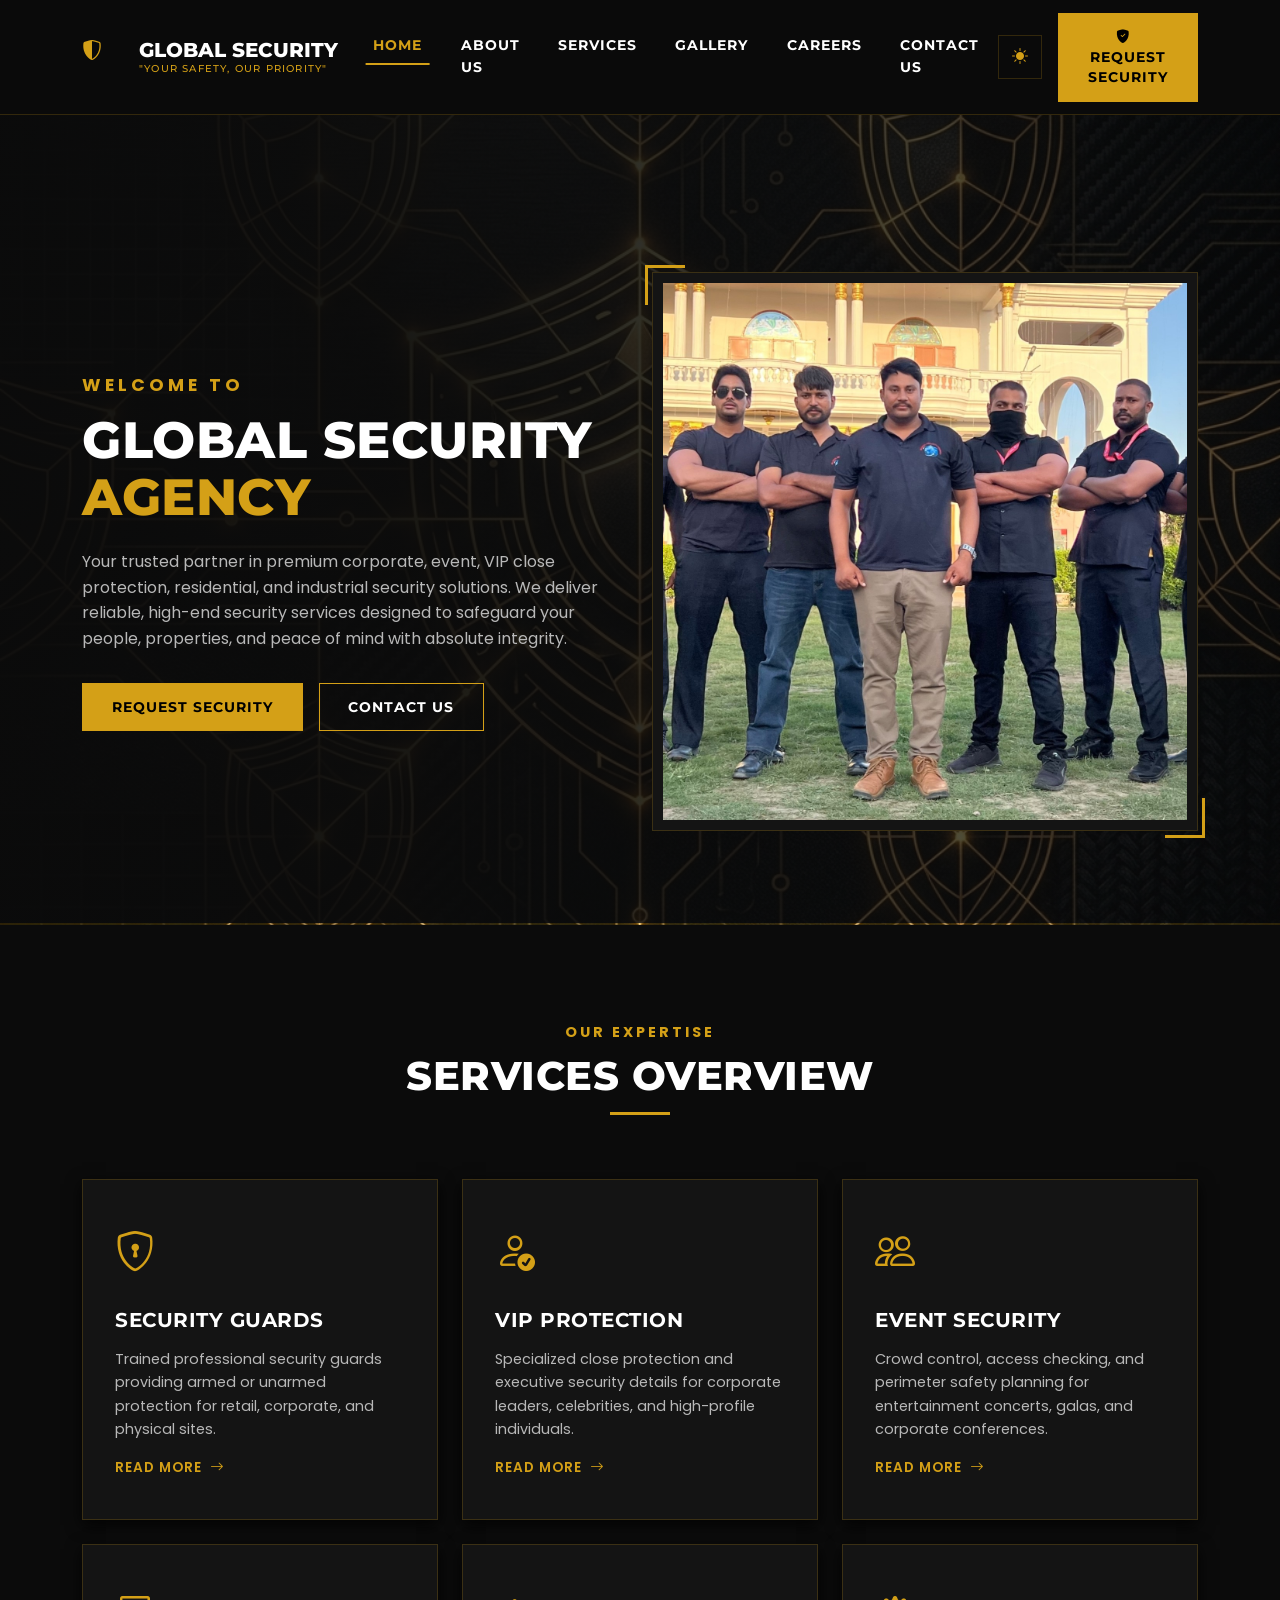
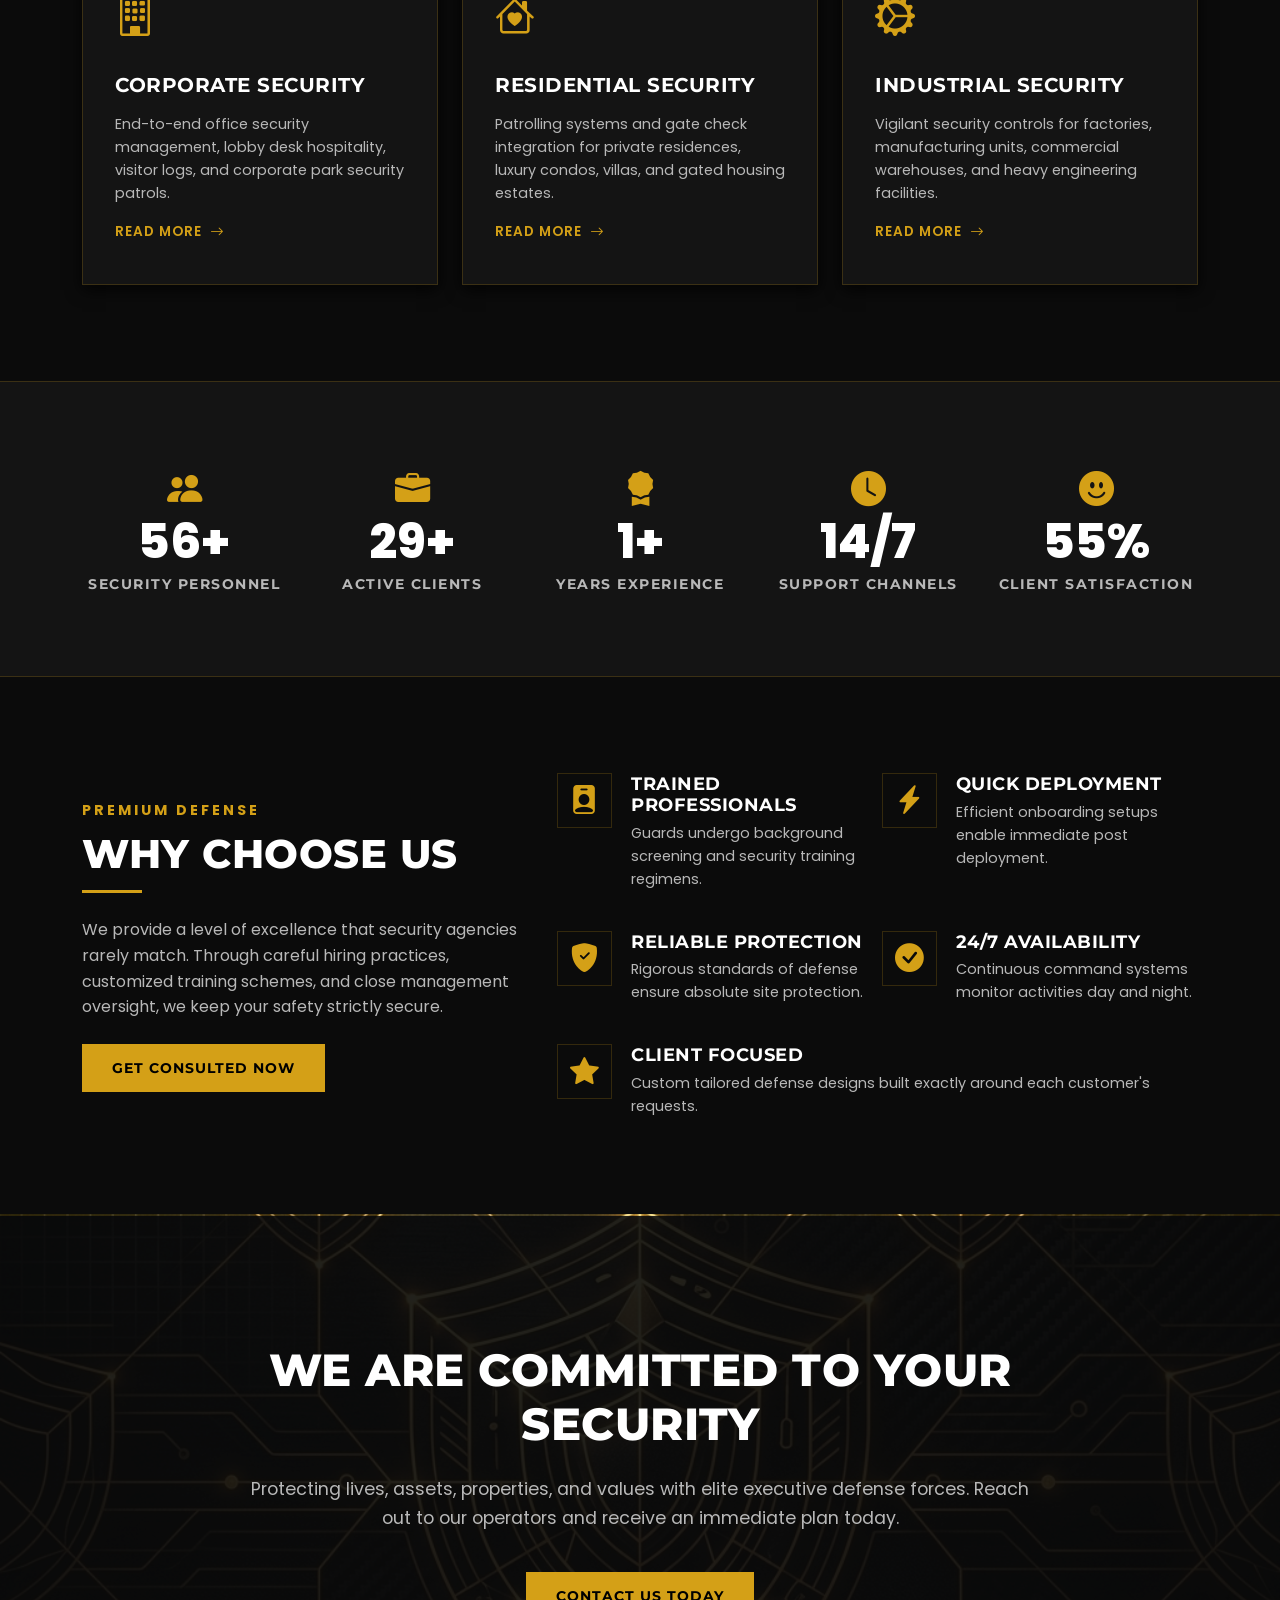
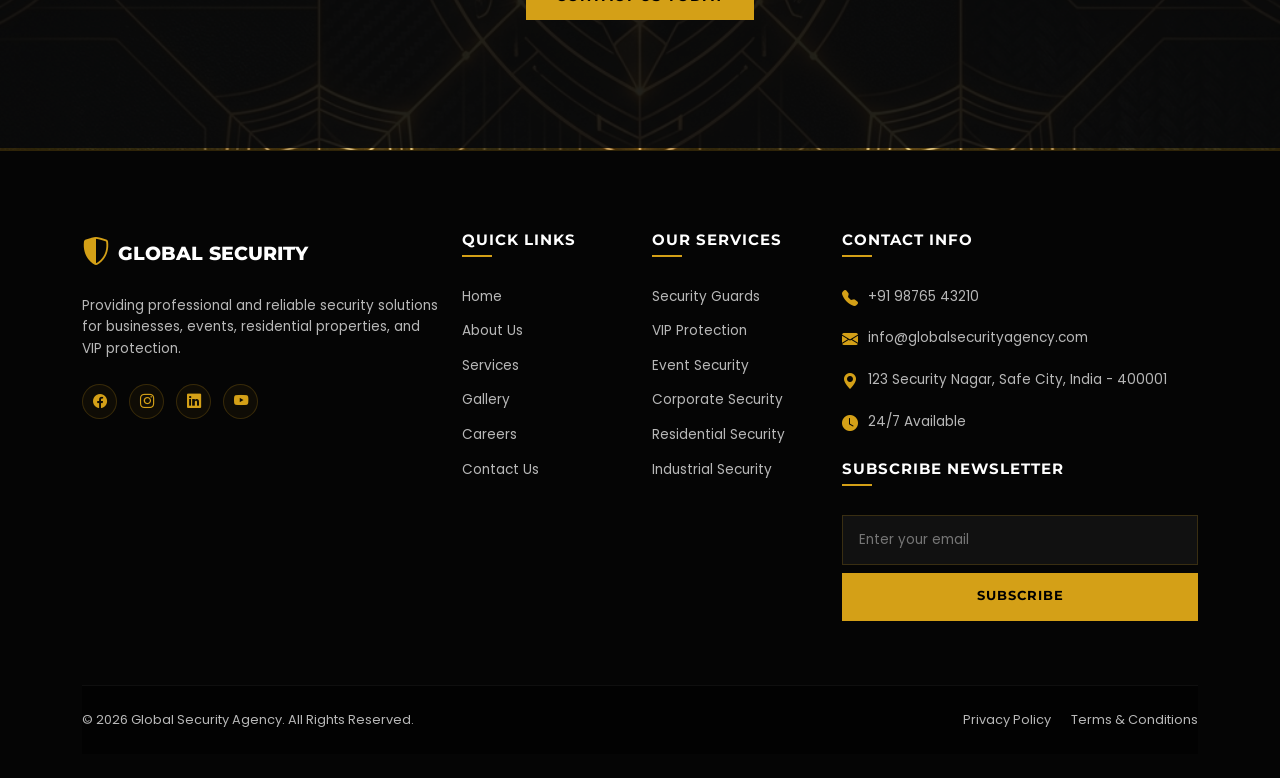
==== commit 5efb9574: "images uploaded" ====
--- a/index.html
+++ b/index.html
@@ -78,9 +78,14 @@
             Your trusted partner in premium corporate, event, VIP close protection, residential, and industrial security solutions. We deliver reliable, high-end security services designed to safeguard your people, properties, and peace of mind with absolute integrity.
           </p>
           <div class="d-flex flex-wrap gap-3">
-            <button class="btn btn-gold" data-bs-toggle="modal" data-bs-target="#requestSecurityModal">
+            <!-- <button class="btn btn-gold" data-bs-toggle="modal" data-bs-target="#requestSecurityModal">
+              Request Security
+            </button> -->
+
+            <button class="btn btn-gold"">
               Request Security
             </button>
+
             <a href="contact.html" class="btn btn-outline-gold">
               Contact Us
             </a>
@@ -88,7 +93,7 @@
         </div>
         <div class="col-lg-6" data-aos="fade-left">
           <div class="hero-image-wrapper">
-            <img src="images/hero-guard.png" alt="Professional Security Officer" class="img-fluid w-100">
+            <img src="images/home-hero.jpeg" alt="Professional Security Officer" class="img-fluid w-100">
           </div>
         </div>
       </div>
@@ -181,7 +186,7 @@
         <div class="col-sm-6 col-md-4 col-lg" data-aos="fade-up" data-aos-delay="100">
           <div class="stat-item">
             <i class="bi bi-people-fill stat-icon"></i>
-            <div class="stat-number counter-val" data-target="500" data-suffix="+">0+</div>
+            <div class="stat-number counter-val" data-target="100" data-suffix="+">0+</div>
             <div class="stat-title">Security Personnel</div>
           </div>
         </div>
@@ -189,7 +194,7 @@
         <div class="col-sm-6 col-md-4 col-lg" data-aos="fade-up" data-aos-delay="200">
           <div class="stat-item">
             <i class="bi bi-briefcase-fill stat-icon"></i>
-            <div class="stat-number counter-val" data-target="150" data-suffix="+">0+</div>
+            <div class="stat-number counter-val" data-target="50+" data-suffix="+">0+</div>
             <div class="stat-title">Active Clients</div>
           </div>
         </div>
@@ -197,7 +202,7 @@
         <div class="col-sm-6 col-md-4 col-lg" data-aos="fade-up" data-aos-delay="300">
           <div class="stat-item">
             <i class="bi bi-award-fill stat-icon"></i>
-            <div class="stat-number counter-val" data-target="10" data-suffix="+">0+</div>
+            <div class="stat-number counter-val" data-target="3" data-suffix="+">0+</div>
             <div class="stat-title">Years Experience</div>
           </div>
         </div>
@@ -213,7 +218,7 @@
         <div class="col-sm-6 col-md-6 col-lg" data-aos="fade-up" data-aos-delay="500">
           <div class="stat-item">
             <i class="bi bi-emoji-smile-fill stat-icon"></i>
-            <div class="stat-number counter-val" data-target="100" data-suffix="%">0%</div>
+            <div class="stat-number counter-val" data-target="99" data-suffix="%">0%</div>
             <div class="stat-title">Client Satisfaction</div>
           </div>
         </div>
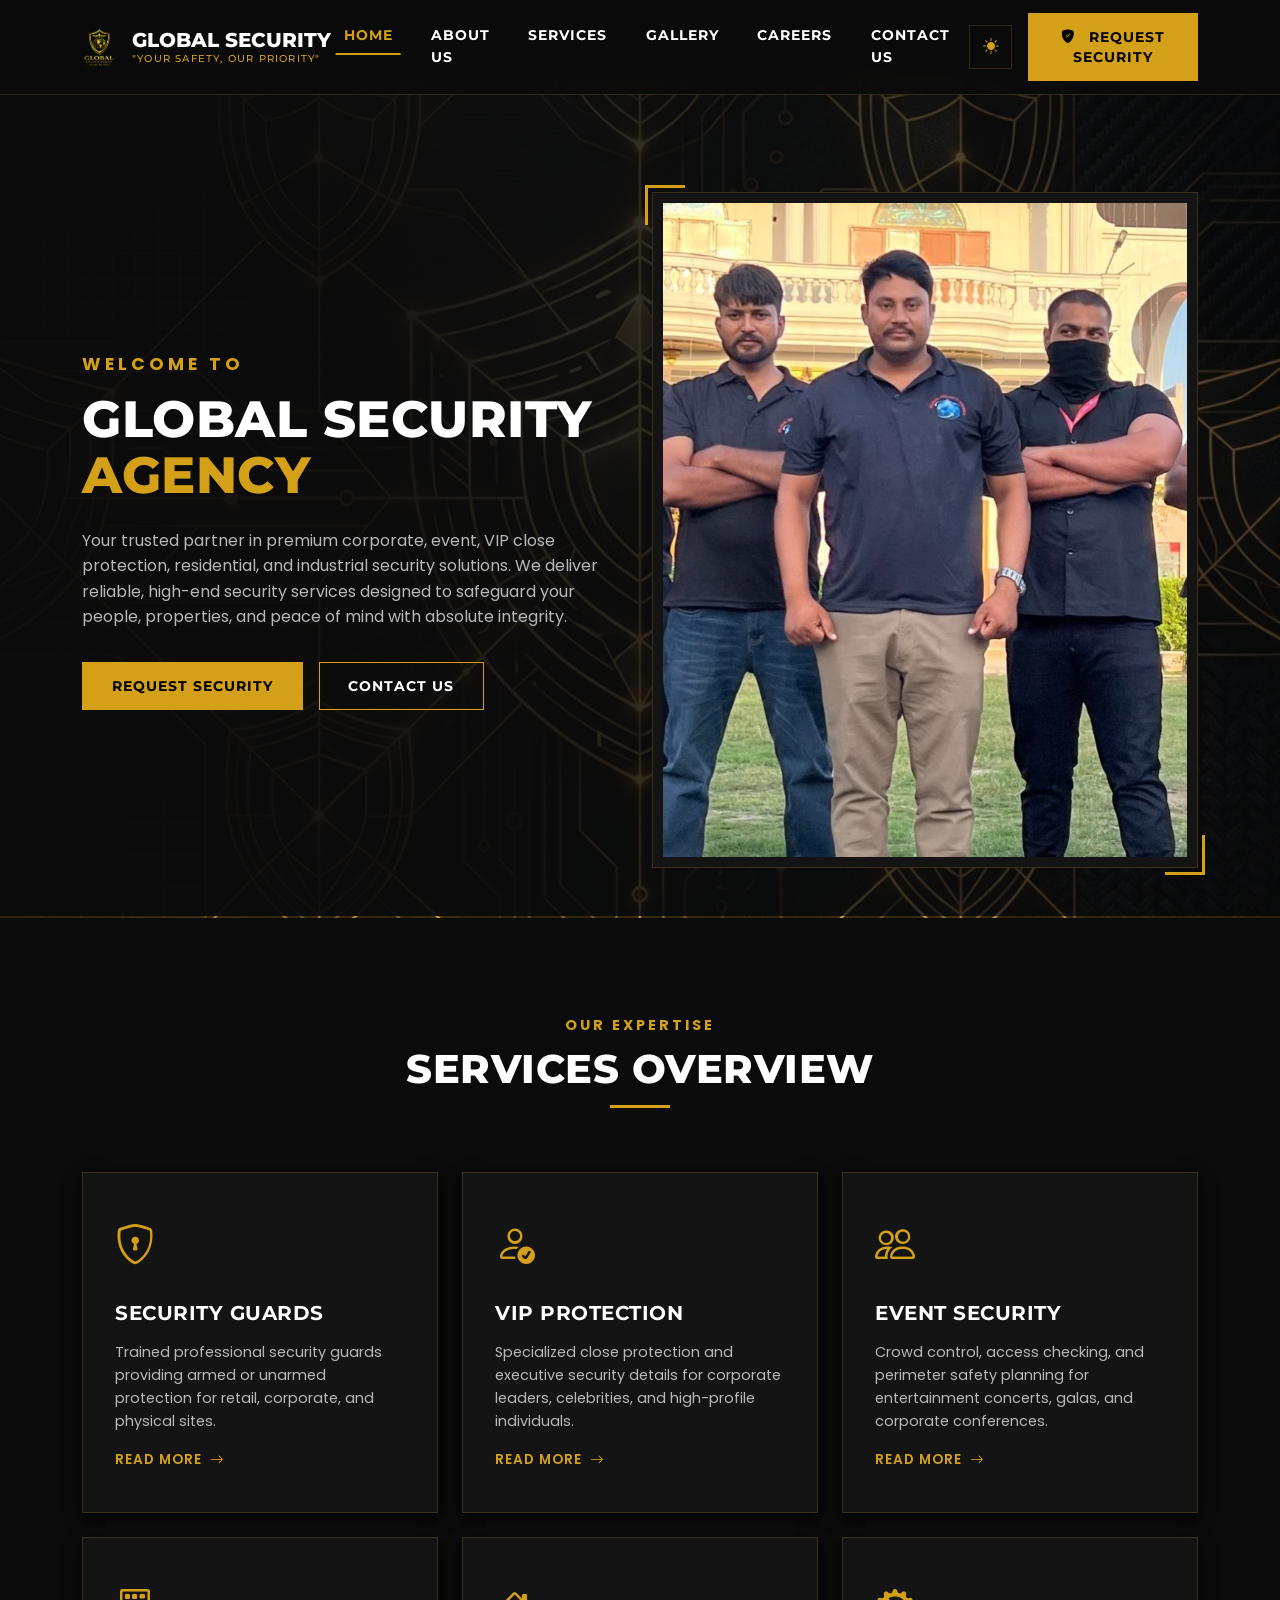
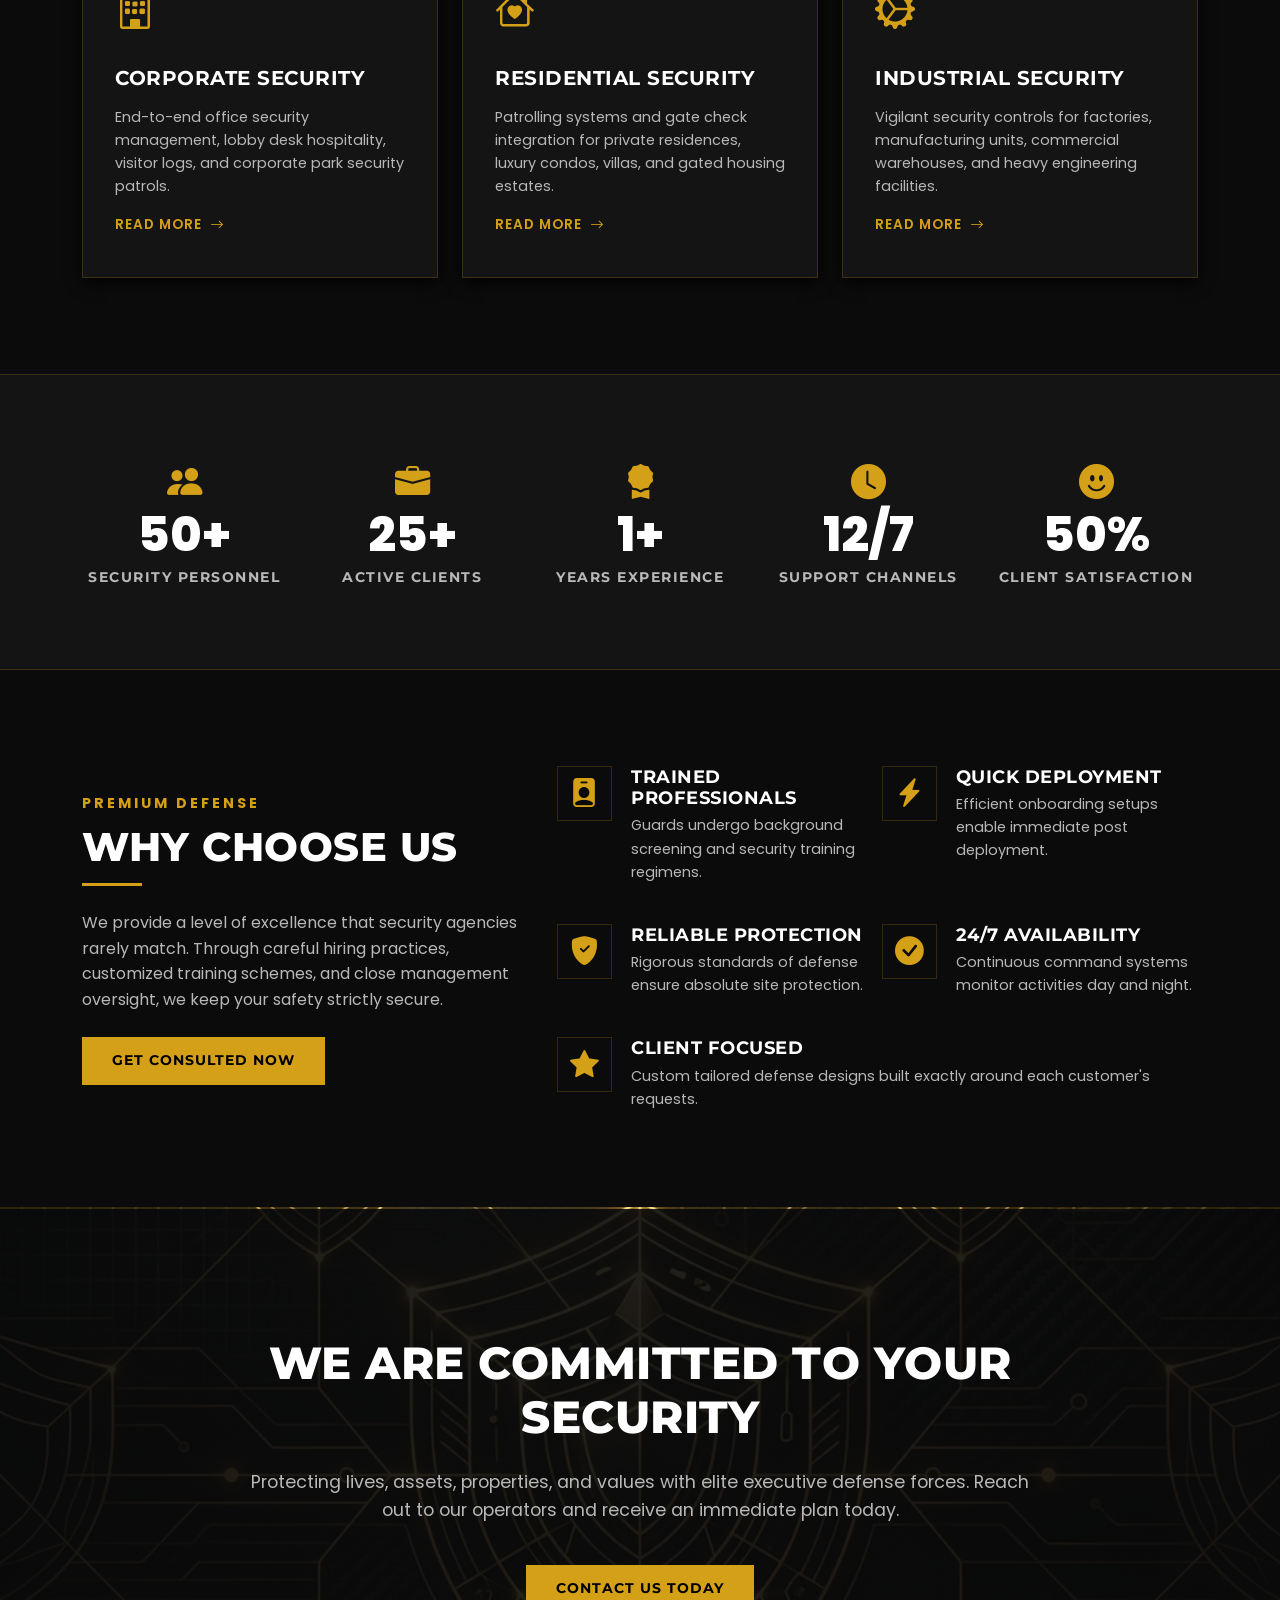
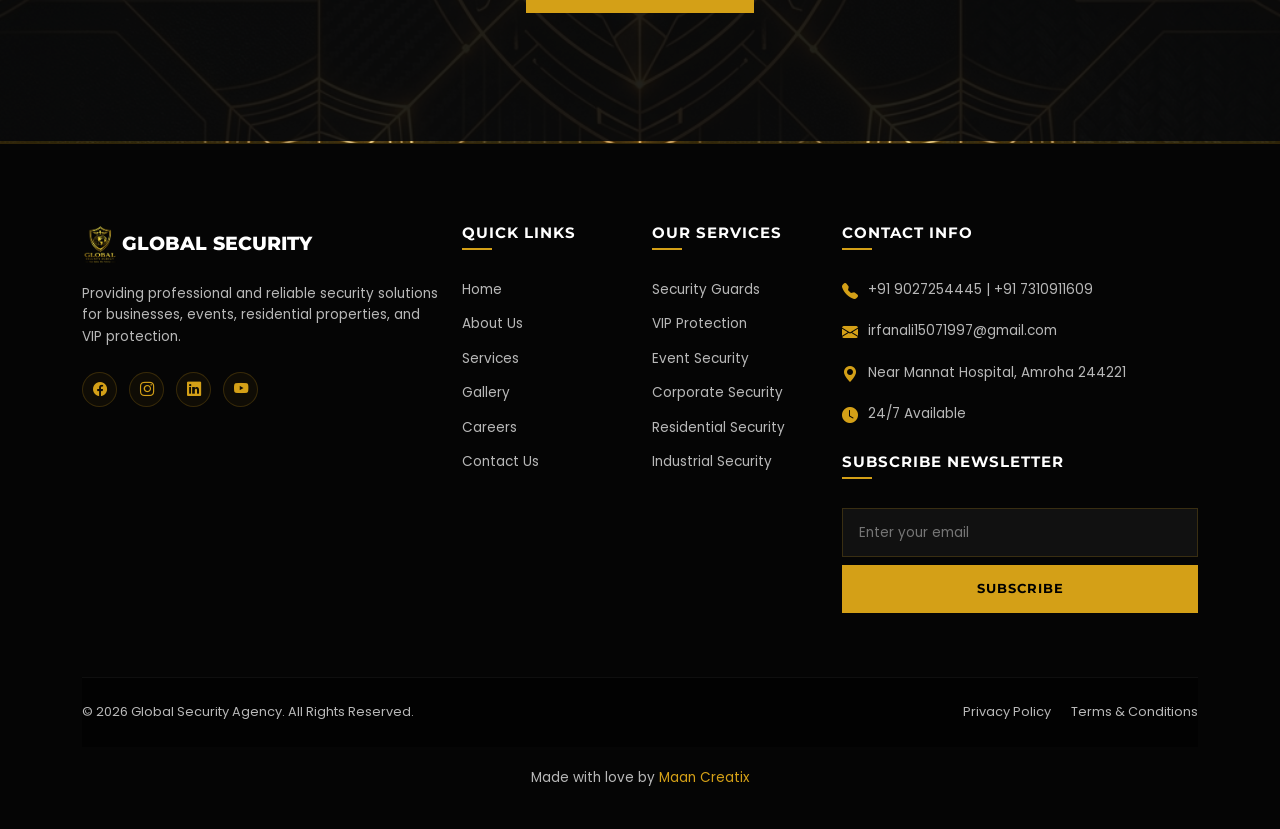
==== commit 4b38a630: "final changes" ====
--- a/index.html
+++ b/index.html
@@ -18,54 +18,70 @@
   <!-- Custom CSS stylesheets -->
   <link rel="stylesheet" href="css/style.css">
   <link rel="stylesheet" href="css/responsive.css">
+
+  <link rel="icon" type="image/x-icon" href="images/favicon.png">
 </head>
 <body>
 
   <!-- --- Sticky Navbar --- -->
   <nav class="navbar navbar-expand-lg sticky-top">
-    <div class="container">
-      <a class="navbar-brand" href="index.html">
-        <i class="bi bi-shield-shaded navbar-logo-img text-gold"></i>
-        <div class="navbar-brand-text">
-          Global Security
-          <span class="navbar-brand-tagline">"Your Safety, Our Priority"</span>
-        </div>
-      </a>
-      <button class="navbar-toggler" type="button" data-bs-toggle="collapse" data-bs-target="#mainNavbar" aria-controls="mainNavbar" aria-expanded="false" aria-label="Toggle navigation">
-        <span class="navbar-toggler-icon"></span>
-      </button>
-      <div class="collapse navbar-collapse" id="mainNavbar">
-        <ul class="navbar-nav mx-auto mb-2 mb-lg-0">
-          <li class="nav-item">
-            <a class="nav-link" href="index.html">Home</a>
-          </li>
-          <li class="nav-item">
-            <a class="nav-link" href="about.html">About Us</a>
-          </li>
-          <li class="nav-item">
-            <a class="nav-link" href="services.html">Services</a>
-          </li>
-          <li class="nav-item">
-            <a class="nav-link" href="gallery.html">Gallery</a>
-          </li>
-          <li class="nav-item">
-            <a class="nav-link" href="careers.html">Careers</a>
-          </li>
-          <li class="nav-item">
-            <a class="nav-link" href="contact.html">Contact Us</a>
-          </li>
-        </ul>
-        <div class="navbar-nav-btns d-flex align-items-center gap-3">
-          <button class="theme-toggle-btn" title="Toggle Light/Dark Theme">
-            <i class="bi bi-sun-fill"></i>
-          </button>
-          <button class="btn btn-gold" data-bs-toggle="modal" data-bs-target="#requestSecurityModal">
-            <i class="bi bi-shield-fill-check me-2"></i>Request Security
-          </button>
-        </div>
-      </div>
-    </div>
-  </nav>
+  <div class="container">
+    <a class="navbar-brand" href="index.html">
+      <img src="images/logo.png" alt="Global Security Logo" class="navbar-logo-img">
+
+      <div class="navbar-brand-text">
+        Global Security
+        <span class="navbar-brand-tagline">"Your Safety, Our Priority"</span>
+      </div>
+    </a>
+
+    <button class="navbar-toggler" type="button" data-bs-toggle="collapse"
+      data-bs-target="#mainNavbar" aria-controls="mainNavbar"
+      aria-expanded="false" aria-label="Toggle navigation">
+      <span class="navbar-toggler-icon"></span>
+    </button>
+
+    <div class="collapse navbar-collapse" id="mainNavbar">
+      <ul class="navbar-nav mx-auto mb-2 mb-lg-0">
+        <li class="nav-item">
+          <a class="nav-link" href="index.html">Home</a>
+        </li>
+
+        <li class="nav-item">
+          <a class="nav-link" href="about.html">About Us</a>
+        </li>
+
+        <li class="nav-item">
+          <a class="nav-link" href="services.html">Services</a>
+        </li>
+
+        <li class="nav-item">
+          <a class="nav-link" href="gallery.html">Gallery</a>
+        </li>
+
+        <li class="nav-item">
+          <a class="nav-link" href="careers.html">Careers</a>
+        </li>
+
+        <li class="nav-item">
+          <a class="nav-link" href="contact.html">Contact Us</a>
+        </li>
+      </ul>
+
+      <div class="navbar-nav-btns d-flex flex-column flex-lg-row align-items-stretch align-items-lg-center gap-3">
+        <button class="theme-toggle-btn" title="Toggle Light/Dark Theme">
+          <i class="bi bi-sun-fill"></i>
+        </button>
+
+        <button class="btn btn-gold" data-bs-toggle="modal"
+          data-bs-target="#requestSecurityModal">
+          <i class="bi bi-shield-fill-check me-2"></i>
+          Request Security
+        </button>
+      </div>
+    </div>
+  </div>
+</nav>
 
   <!-- --- Hero Section --- -->
   <header class="home-hero" style="background-image: url('images/cta-banner.png');">
@@ -326,7 +342,8 @@
         <!-- Col 1 -->
         <div class="col-lg-4 col-md-6">
           <div class="d-flex align-items-center mb-3">
-            <i class="bi bi-shield-shaded text-gold fs-3 me-2"></i>
+            <img src="images/logo.png" alt="Global Security Logo" class="navbar-logo-img">
+
             <span class="footer-logo-text">GLOBAL SECURITY</span>
           </div>
           <p class="footer-desc">
@@ -368,15 +385,16 @@
           <h4 class="footer-title">Contact Info</h4>
           <div class="footer-contact-item">
             <i class="bi bi-telephone-fill footer-contact-icon"></i>
-            <span>+91 98765 43210</span>
+            <span>+91 9027254445</span> &nbsp;|&nbsp;
+            <span>+91 7310911609</span>
           </div>
           <div class="footer-contact-item">
             <i class="bi bi-envelope-fill footer-contact-icon"></i>
-            <span>info@globalsecurityagency.com</span>
+            <span>irfanali15071997@gmail.com</span>
           </div>
           <div class="footer-contact-item">
             <i class="bi bi-geo-alt-fill footer-contact-icon"></i>
-            <span>123 Security Nagar, Safe City, India - 400001</span>
+            <span>Near Mannat Hospital, Amroha 244221</span>
           </div>
           <div class="footer-contact-item">
             <i class="bi bi-clock-fill footer-contact-icon"></i>
@@ -405,6 +423,10 @@
           </div>
         </div>
       </div>
+
+      <p style="text-align: center; margin-top: 20px;">
+        Made with love by <a href="https://www.maancreatix.com/" class="text-gold" target="_blank">Maan Creatix</a>
+      </p>
     </div>
   </footer>
 
--- a/css/style.css
+++ b/css/style.css
@@ -55,6 +55,11 @@
   padding: 0;
 }
 
+html, body {
+  overflow-x: hidden;
+  width: 100%;
+}
+
 html {
   scroll-behavior: smooth;
 }
@@ -64,8 +69,14 @@
   background-color: var(--bg-primary);
   color: var(--text-primary);
   line-height: 1.6;
-  overflow-x: hidden;
+  max-width: 100%;
   transition: background-color 0.4s ease, color 0.4s ease;
+  padding-top: 80px; /* To prevent content being hidden behind fixed navbar */
+}
+
+img {
+  max-width: 100%;
+  height: auto;
 }
 
 h1, h2, h3, h4, h5, h6 {
@@ -195,24 +206,30 @@
 
 /* --- Sticky Navbar --- */
 .navbar {
+  position: fixed !important;
+  top: 0;
+  left: 0;
+  width: 100%;
+  z-index: 9999;
+
   background-color: var(--bg-navbar);
   backdrop-filter: blur(15px);
   -webkit-backdrop-filter: blur(15px);
   border-bottom: 1px solid var(--border-color);
   padding: 0.8rem 0;
   transition: all 0.4s ease;
-  z-index: 1000;
 }
 
 .navbar-brand {
   display: flex;
   align-items: center;
+  gap: 12px;
 }
 
 .navbar-logo-img {
-  width: 45px;
-  height: 45px;
-  margin-right: 12px;
+  font-size: 10px;
+  width: 40px;
+  height: 40px;
   color: var(--accent-gold);
 }
 
@@ -222,6 +239,7 @@
   text-transform: uppercase;
   font-size: 1.25rem;
   line-height: 1.1;
+  padding-right: 10px;
   color: var(--text-primary) !important;
 }
 
@@ -848,7 +866,7 @@
   box-shadow: 0 0 8px var(--glow-shadow);
 }
 
-/* --- Gallery Layout (Masonry-like Grid) --- */
+/* --- Gallery Layout (Responsive Bootstrap Natively Handled) --- */
 .gallery-filters {
   display: flex;
   justify-content: center;
@@ -877,19 +895,6 @@
   border-color: var(--accent-gold);
   color: #000000;
   box-shadow: 0 0 10px var(--glow-shadow);
-}
-
-.gallery-grid {
-  display: flex;
-  flex-wrap: wrap;
-  margin-right: -10px;
-  margin-left: -10px;
-}
-
-.gallery-item {
-  padding: 10px;
-  display: block;
-  transition: all 0.4s ease;
 }
 
 .gallery-card {
@@ -1575,3 +1580,49 @@
 .gsa-modal .modal-footer {
   border-top: 1px solid var(--border-color);
 }
+
+/* --- Credentials Section --- */
+.certificate-preview-card {
+  border: 1px solid var(--border-color);
+  cursor: pointer;
+  transition: all 0.4s ease;
+}
+
+.certificate-thumb {
+  transition: transform 0.4s ease, filter 0.4s ease;
+}
+
+.certificate-overlay {
+  background-color: rgba(11, 11, 11, 0.4);
+  opacity: 0;
+  transition: opacity 0.4s ease;
+}
+
+.certificate-preview-card:hover {
+  transform: translateY(-5px);
+  box-shadow: 0 10px 30px var(--glow-shadow);
+  border-color: var(--accent-gold) !important;
+}
+
+.certificate-preview-card:hover .certificate-thumb {
+  transform: scale(1.03);
+}
+
+.certificate-preview-card:hover .certificate-overlay {
+  opacity: 1 !important;
+}
+
+@media (min-width: 992px) {
+  .border-end-lg {
+    border-right: 1px solid var(--border-color) !important;
+  }
+}
+
+@media (max-width: 992px) {
+  .border-sm-none {
+    border-right: none !important;
+    border-bottom: 1px solid var(--border-color) !important;
+    padding-bottom: 15px;
+    margin-bottom: 15px;
+  }
+}
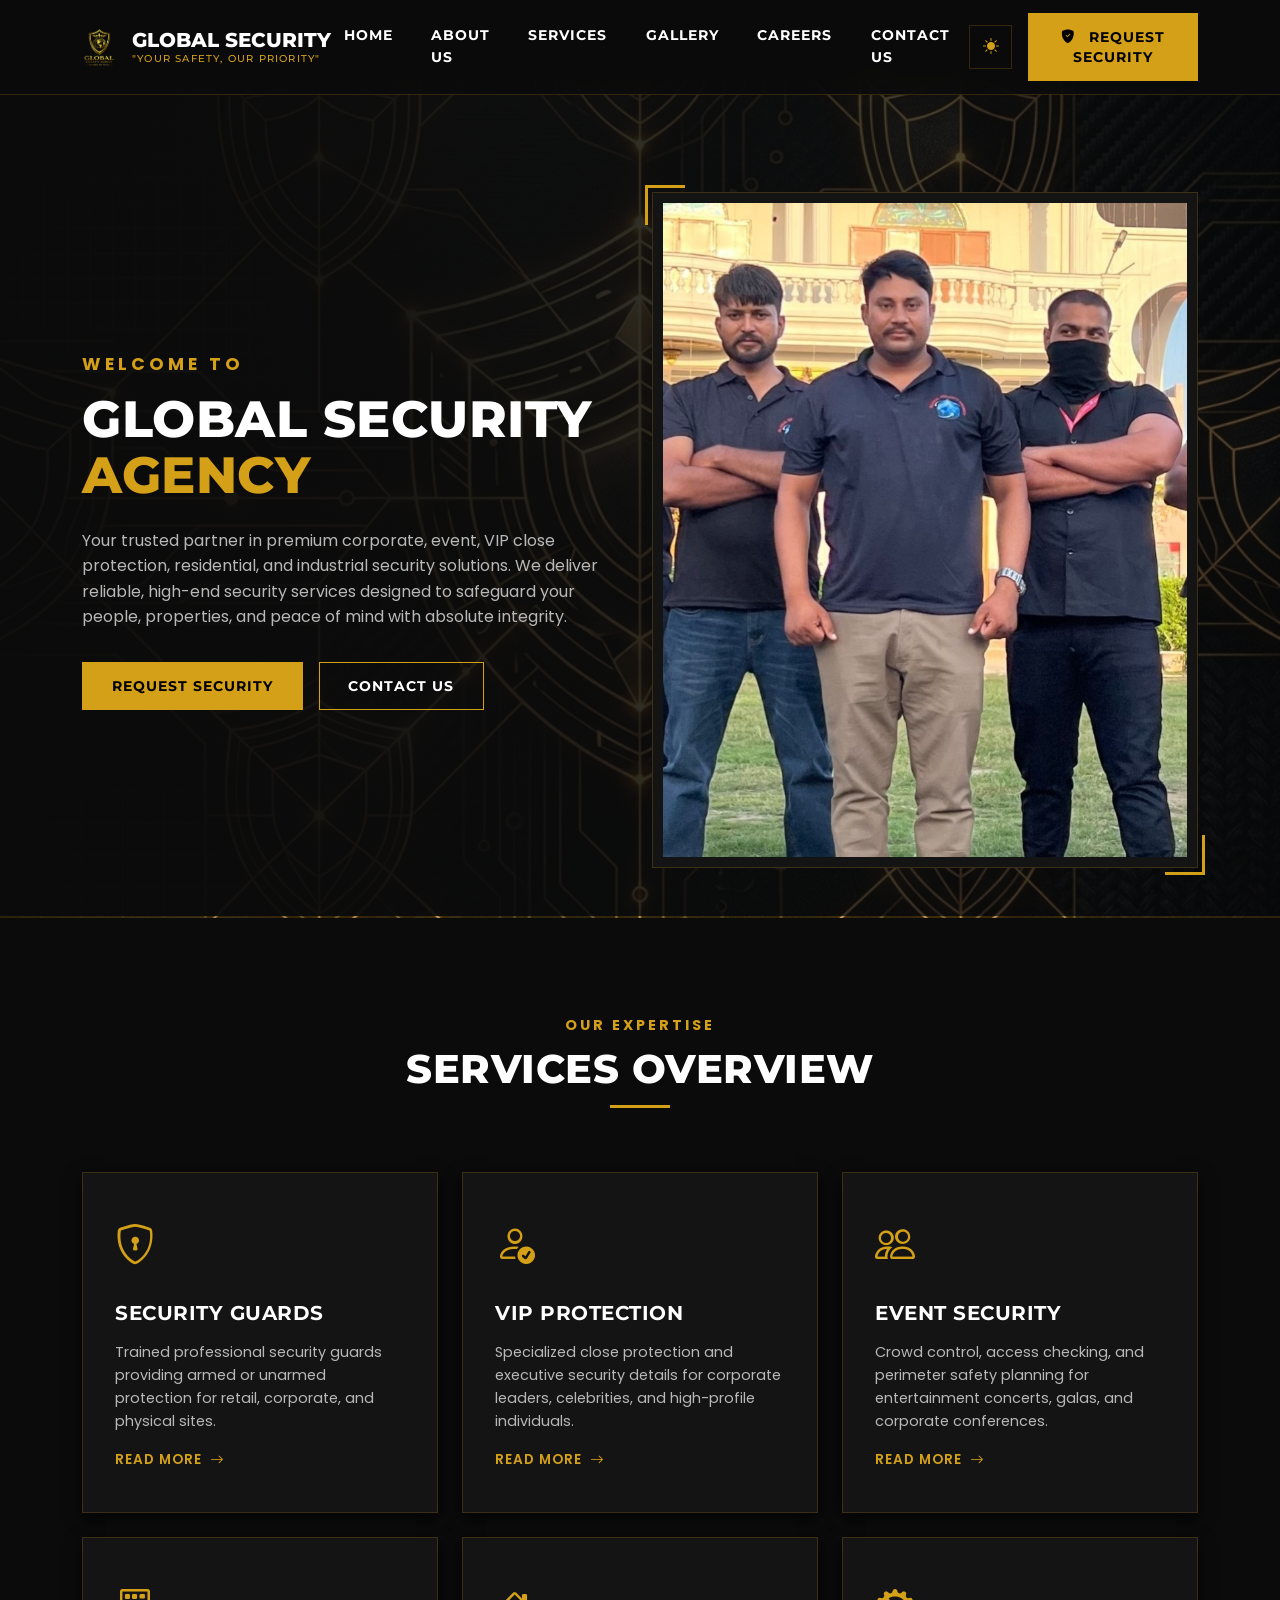
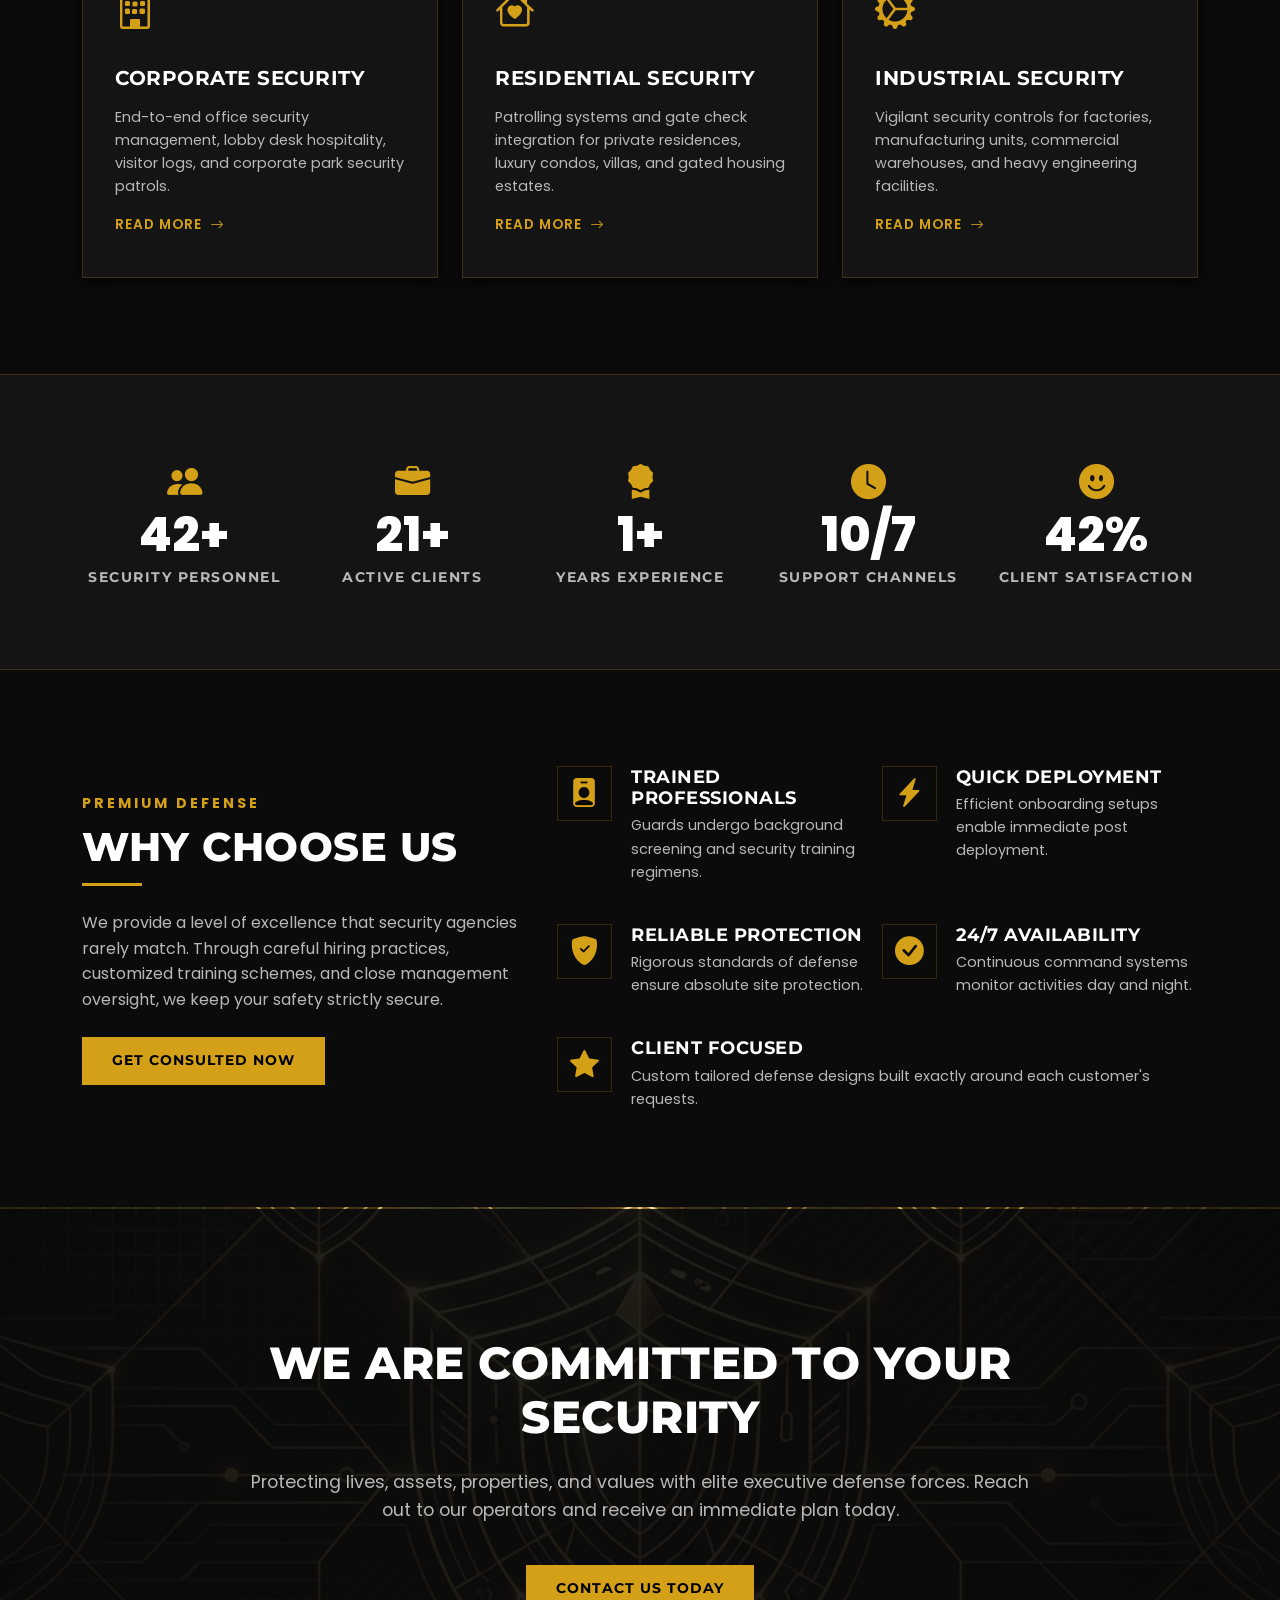
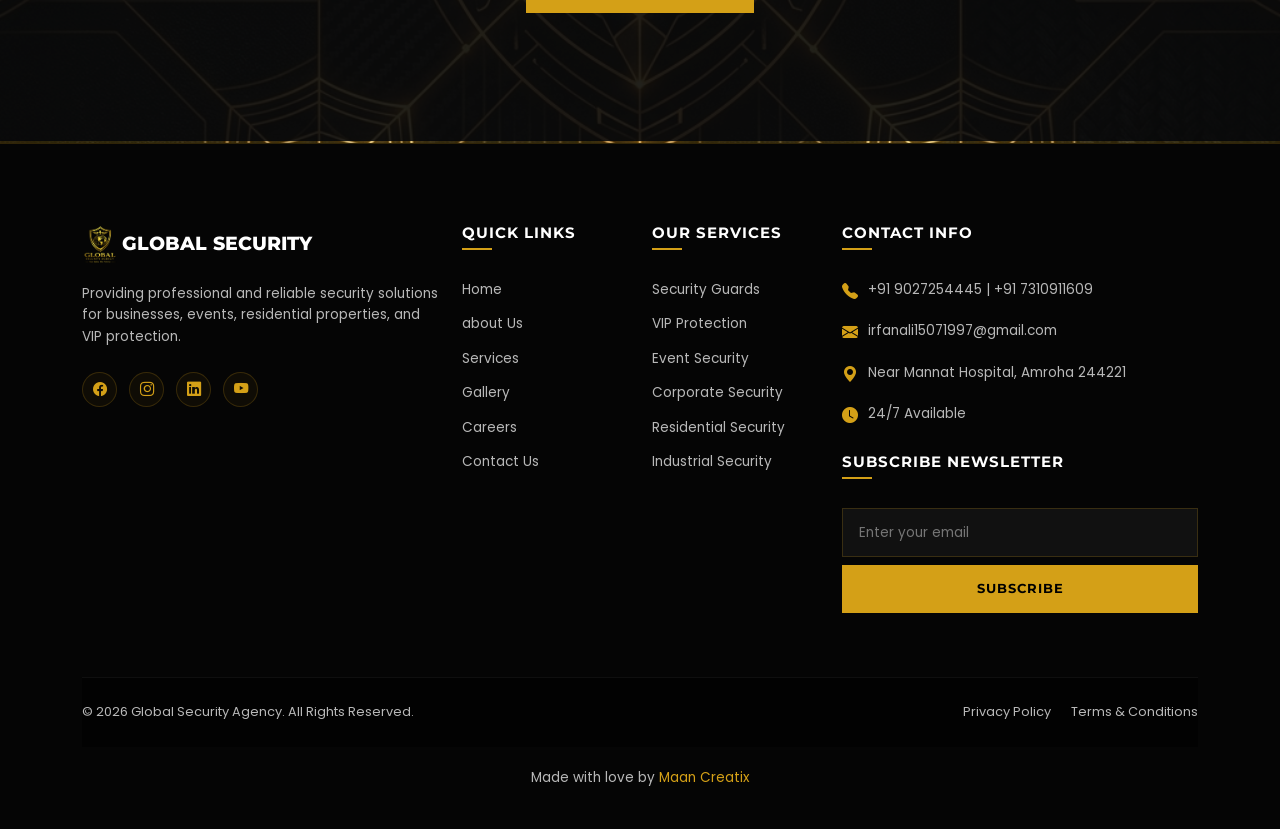
==== commit 6a92ad51: "hosting ready" ====
--- a/index.html
+++ b/index.html
@@ -26,7 +26,7 @@
   <!-- --- Sticky Navbar --- -->
   <nav class="navbar navbar-expand-lg sticky-top">
   <div class="container">
-    <a class="navbar-brand" href="index.html">
+    <a class="navbar-brand" href="///index">
       <img src="images/logo.png" alt="Global Security Logo" class="navbar-logo-img">
 
       <div class="navbar-brand-text">
@@ -44,27 +44,27 @@
     <div class="collapse navbar-collapse" id="mainNavbar">
       <ul class="navbar-nav mx-auto mb-2 mb-lg-0">
         <li class="nav-item">
-          <a class="nav-link" href="index.html">Home</a>
+          <a class="nav-link" href="/index">Home</a>
         </li>
 
         <li class="nav-item">
-          <a class="nav-link" href="about.html">About Us</a>
+          <a class="nav-link" href="/about">about Us</a>
         </li>
 
         <li class="nav-item">
-          <a class="nav-link" href="services.html">Services</a>
+          <a class="nav-link" href="/services">Services</a>
         </li>
 
         <li class="nav-item">
-          <a class="nav-link" href="gallery.html">Gallery</a>
+          <a class="nav-link" href="/gallery">Gallery</a>
         </li>
 
         <li class="nav-item">
-          <a class="nav-link" href="careers.html">Careers</a>
+          <a class="nav-link" href="/careers">Careers</a>
         </li>
 
         <li class="nav-item">
-          <a class="nav-link" href="contact.html">Contact Us</a>
+          <a class="nav-link" href="/contact">Contact Us</a>
         </li>
       </ul>
 
@@ -102,7 +102,7 @@
               Request Security
             </button>
 
-            <a href="contact.html" class="btn btn-outline-gold">
+            <a href="/contact" class="btn btn-outline-gold">
               Contact Us
             </a>
           </div>
@@ -130,7 +130,7 @@
             <i class="bi bi-shield-lock gsa-card-icon"></i>
             <h3 class="gsa-card-title">Security Guards</h3>
             <p class="gsa-card-text">Trained professional security guards providing armed or unarmed protection for retail, corporate, and physical sites.</p>
-            <a href="services.html#security-guards" class="text-gold d-inline-flex align-items-center mt-3" style="font-weight: 600; font-size: 0.85rem; letter-spacing: 1px;">
+            <a href="services#security-guards" class="text-gold d-inline-flex align-items-center mt-3" style="font-weight: 600; font-size: 0.85rem; letter-spacing: 1px;">
               READ MORE <i class="bi bi-arrow-right ms-2"></i>
             </a>
           </div>
@@ -141,7 +141,7 @@
             <i class="bi bi-person-check gsa-card-icon"></i>
             <h3 class="gsa-card-title">VIP Protection</h3>
             <p class="gsa-card-text">Specialized close protection and executive security details for corporate leaders, celebrities, and high-profile individuals.</p>
-            <a href="services.html#vip-protection" class="text-gold d-inline-flex align-items-center mt-3" style="font-weight: 600; font-size: 0.85rem; letter-spacing: 1px;">
+            <a href="services#vip-protection" class="text-gold d-inline-flex align-items-center mt-3" style="font-weight: 600; font-size: 0.85rem; letter-spacing: 1px;">
               READ MORE <i class="bi bi-arrow-right ms-2"></i>
             </a>
           </div>
@@ -152,7 +152,7 @@
             <i class="bi bi-people gsa-card-icon"></i>
             <h3 class="gsa-card-title">Event Security</h3>
             <p class="gsa-card-text">Crowd control, access checking, and perimeter safety planning for entertainment concerts, galas, and corporate conferences.</p>
-            <a href="services.html#event-security" class="text-gold d-inline-flex align-items-center mt-3" style="font-weight: 600; font-size: 0.85rem; letter-spacing: 1px;">
+            <a href="services#event-security" class="text-gold d-inline-flex align-items-center mt-3" style="font-weight: 600; font-size: 0.85rem; letter-spacing: 1px;">
               READ MORE <i class="bi bi-arrow-right ms-2"></i>
             </a>
           </div>
@@ -163,7 +163,7 @@
             <i class="bi bi-building gsa-card-icon"></i>
             <h3 class="gsa-card-title">Corporate Security</h3>
             <p class="gsa-card-text">End-to-end office security management, lobby desk hospitality, visitor logs, and corporate park security patrols.</p>
-            <a href="services.html#corporate-security" class="text-gold d-inline-flex align-items-center mt-3" style="font-weight: 600; font-size: 0.85rem; letter-spacing: 1px;">
+            <a href="services#corporate-security" class="text-gold d-inline-flex align-items-center mt-3" style="font-weight: 600; font-size: 0.85rem; letter-spacing: 1px;">
               READ MORE <i class="bi bi-arrow-right ms-2"></i>
             </a>
           </div>
@@ -174,7 +174,7 @@
             <i class="bi bi-house-heart gsa-card-icon"></i>
             <h3 class="gsa-card-title">Residential Security</h3>
             <p class="gsa-card-text">Patrolling systems and gate check integration for private residences, luxury condos, villas, and gated housing estates.</p>
-            <a href="services.html#residential-security" class="text-gold d-inline-flex align-items-center mt-3" style="font-weight: 600; font-size: 0.85rem; letter-spacing: 1px;">
+            <a href="services#residential-security" class="text-gold d-inline-flex align-items-center mt-3" style="font-weight: 600; font-size: 0.85rem; letter-spacing: 1px;">
               READ MORE <i class="bi bi-arrow-right ms-2"></i>
             </a>
           </div>
@@ -185,7 +185,7 @@
             <i class="bi bi-gear-wide-connected gsa-card-icon"></i>
             <h3 class="gsa-card-title">Industrial Security</h3>
             <p class="gsa-card-text">Vigilant security controls for factories, manufacturing units, commercial warehouses, and heavy engineering facilities.</p>
-            <a href="services.html#industrial-security" class="text-gold d-inline-flex align-items-center mt-3" style="font-weight: 600; font-size: 0.85rem; letter-spacing: 1px;">
+            <a href="services#industrial-security" class="text-gold d-inline-flex align-items-center mt-3" style="font-weight: 600; font-size: 0.85rem; letter-spacing: 1px;">
               READ MORE <i class="bi bi-arrow-right ms-2"></i>
             </a>
           </div>
@@ -330,7 +330,7 @@
       <div class="cta-banner-content">
         <h2 class="cta-banner-title">We Are Committed To Your Security</h2>
         <p class="cta-banner-text">Protecting lives, assets, properties, and values with elite executive defense forces. Reach out to our operators and receive an immediate plan today.</p>
-        <a href="contact.html" class="btn btn-gold">Contact Us Today</a>
+        <a href="contact" class="btn btn-gold">Contact Us Today</a>
       </div>
     </div>
   </section>
@@ -360,24 +360,24 @@
         <div class="col-lg-2 col-md-6">
           <h4 class="footer-title">Quick Links</h4>
           <ul class="footer-links">
-            <li><a href="index.html">Home</a></li>
-            <li><a href="about.html">About Us</a></li>
-            <li><a href="services.html">Services</a></li>
-            <li><a href="gallery.html">Gallery</a></li>
-            <li><a href="careers.html">Careers</a></li>
-            <li><a href="contact.html">Contact Us</a></li>
+            <li><a href="/index">Home</a></li>
+            <li><a href="/about">about Us</a></li>
+            <li><a href="/services">Services</a></li>
+            <li><a href="/gallery">Gallery</a></li>
+            <li><a href="/careers">Careers</a></li>
+            <li><a href="/contact">Contact Us</a></li>
           </ul>
         </div>
         <!-- Col 3 -->
         <div class="col-lg-2 col-md-6">
           <h4 class="footer-title">Our Services</h4>
           <ul class="footer-links">
-            <li><a href="services.html#security-guards">Security Guards</a></li>
-            <li><a href="services.html#vip-protection">VIP Protection</a></li>
-            <li><a href="services.html#event-security">Event Security</a></li>
-            <li><a href="services.html#corporate-security">Corporate Security</a></li>
-            <li><a href="services.html#residential-security">Residential Security</a></li>
-            <li><a href="services.html#industrial-security">Industrial Security</a></li>
+            <li><a href="/services#security-guards">Security Guards</a></li>
+            <li><a href="/services#vip-protection">VIP Protection</a></li>
+            <li><a href="/services#event-security">Event Security</a></li>
+            <li><a href="/services#corporate-security">Corporate Security</a></li>
+            <li><a href="/services#residential-security">Residential Security</a></li>
+            <li><a href="/services#industrial-security">Industrial Security</a></li>
           </ul>
         </div>
         <!-- Col 4 -->
@@ -436,7 +436,7 @@
   </button>
 
   <!-- --- Request Security CTA Modal --- -->
-  <div class="modal fade gsa-modal" id="requestSecurityModal" tabindex="-1" aria-labelledby="requestSecurityModalLabel" aria-hidden="true">
+  <div class="modal fade gsa-modal" id="requestSecurityModal" tab/index="-1" aria-labelledby="requestSecurityModalLabel" aria-hidden="true">
     <div class="modal-dialog modal-dialog-centered">
       <div class="modal-content">
         <div class="modal-header">
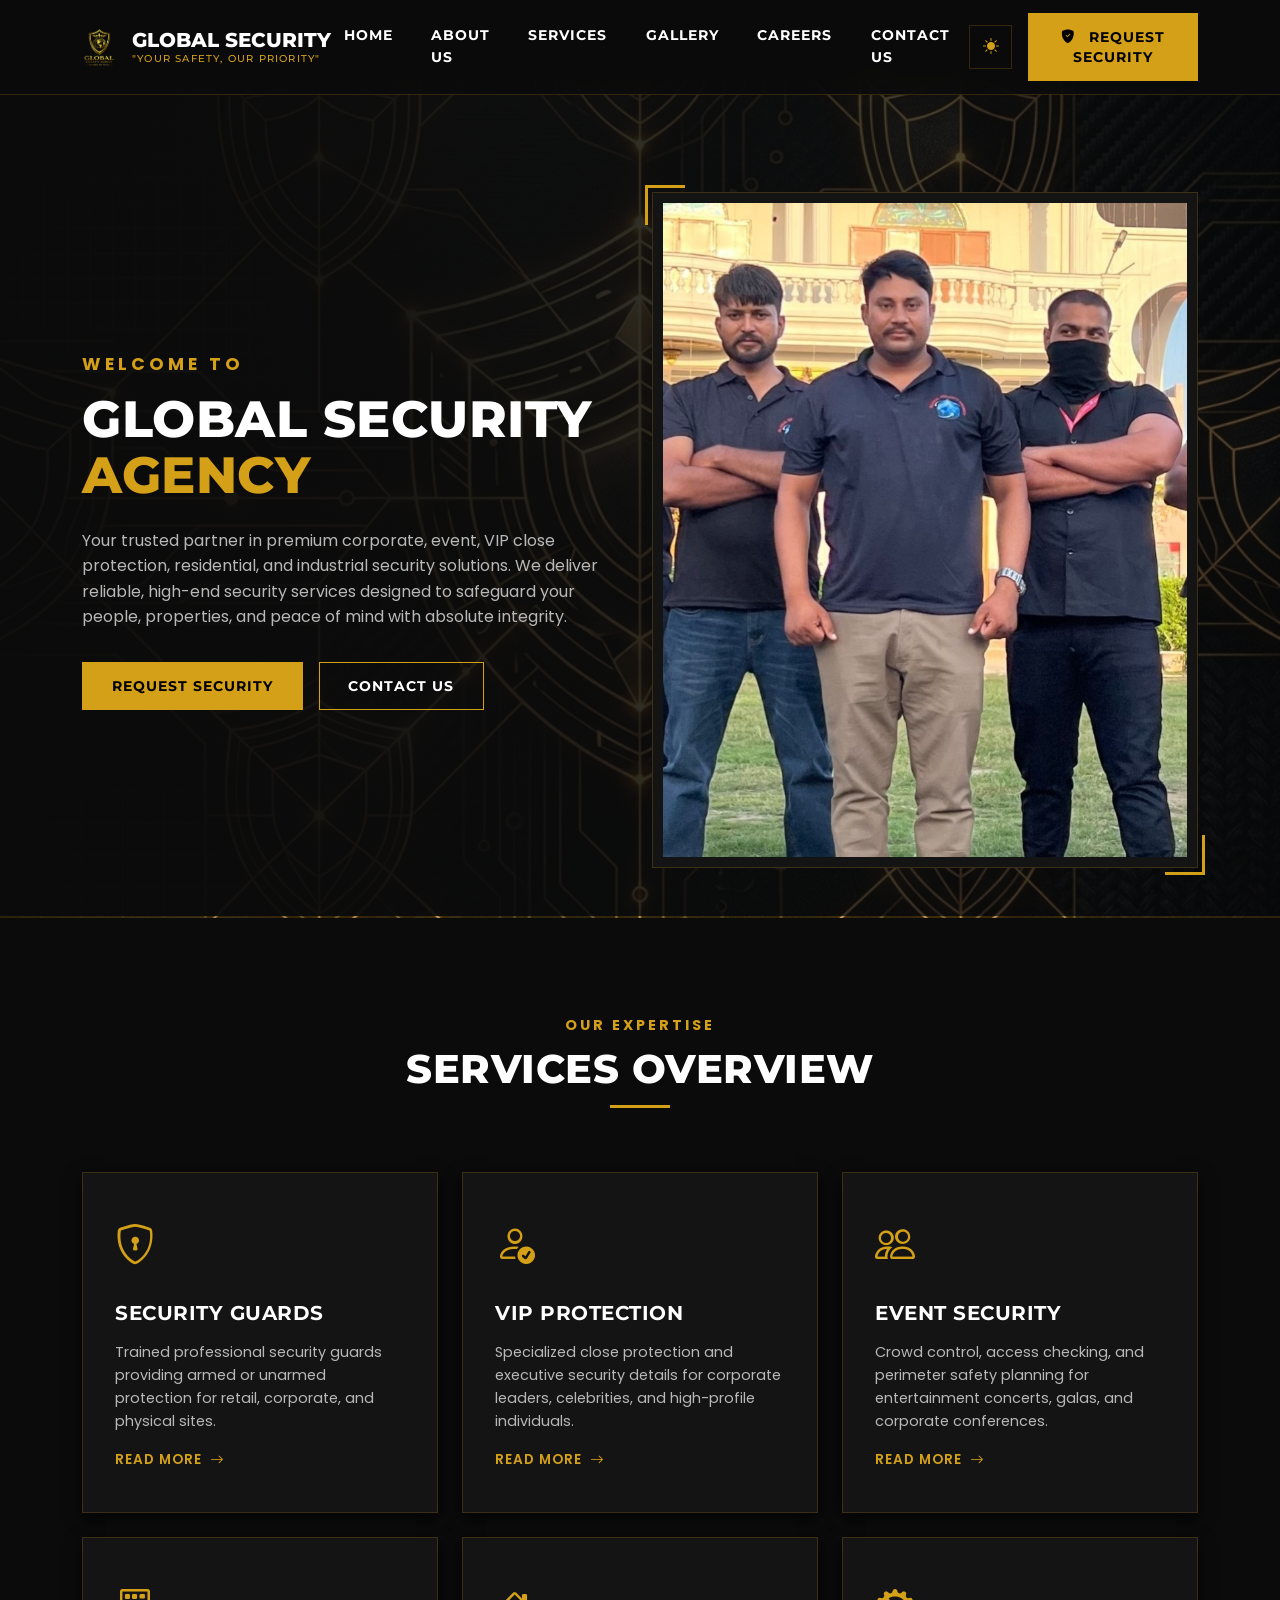
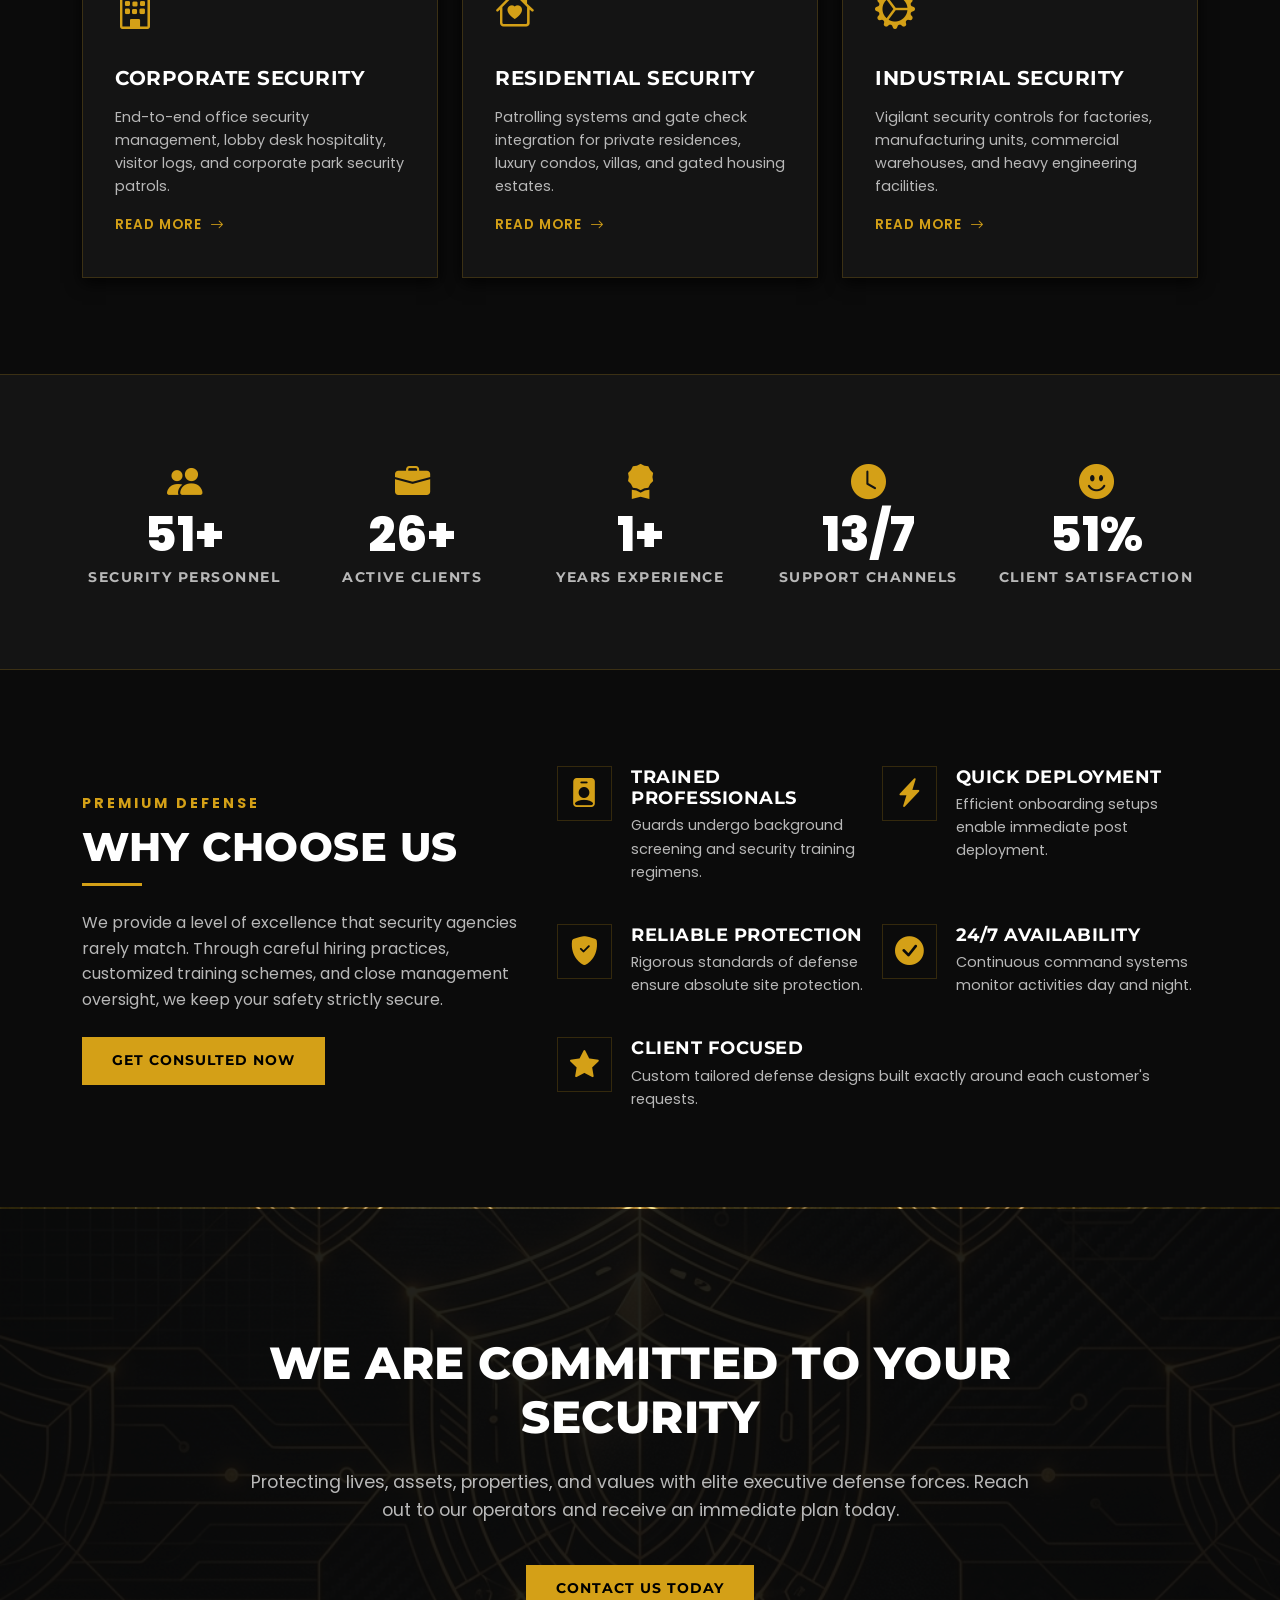
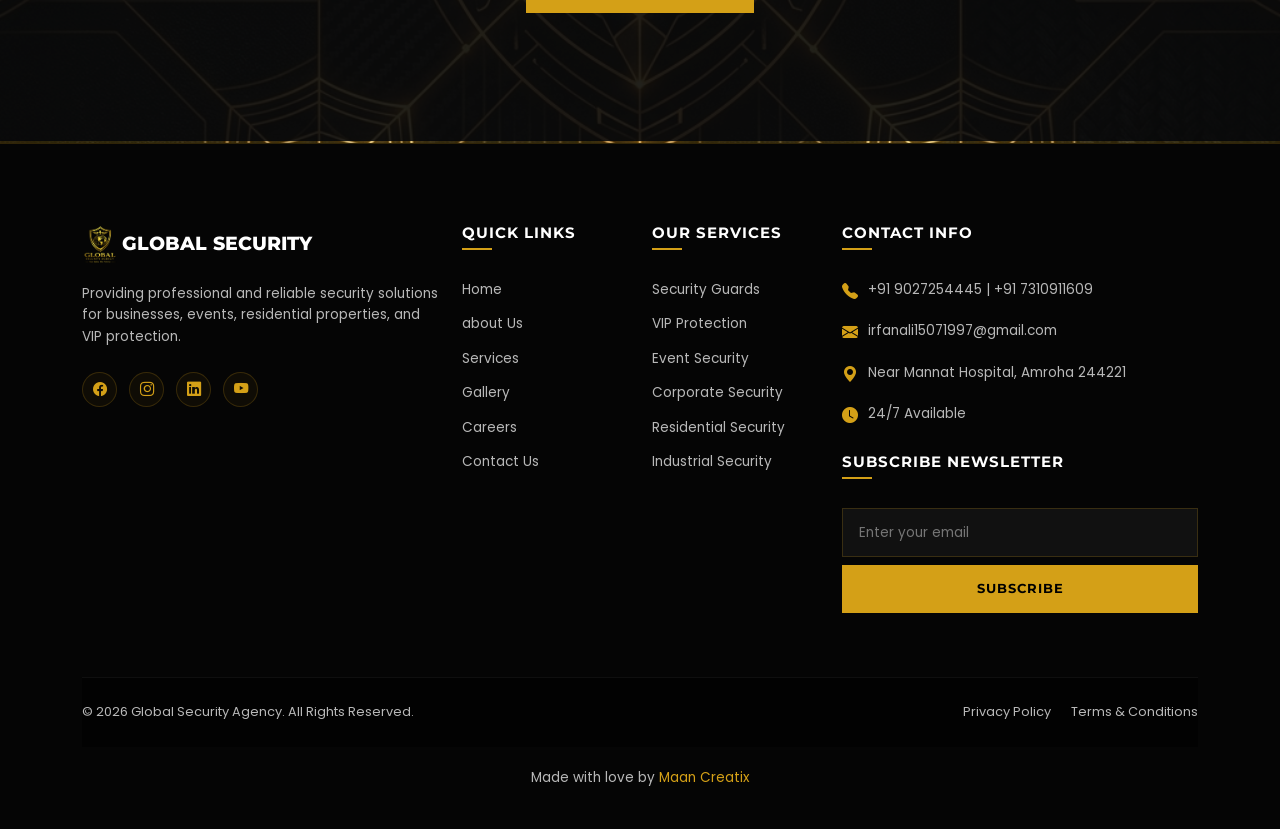
==== commit 1111871c: "vecel.json file added" ====
--- a/index.html
+++ b/index.html
@@ -26,7 +26,7 @@
   <!-- --- Sticky Navbar --- -->
   <nav class="navbar navbar-expand-lg sticky-top">
   <div class="container">
-    <a class="navbar-brand" href="///index">
+    <a class="navbar-brand" href="/">
       <img src="images/logo.png" alt="Global Security Logo" class="navbar-logo-img">
 
       <div class="navbar-brand-text">
@@ -44,7 +44,7 @@
     <div class="collapse navbar-collapse" id="mainNavbar">
       <ul class="navbar-nav mx-auto mb-2 mb-lg-0">
         <li class="nav-item">
-          <a class="nav-link" href="/index">Home</a>
+          <a class="nav-link" href="/">Home</a>
         </li>
 
         <li class="nav-item">
